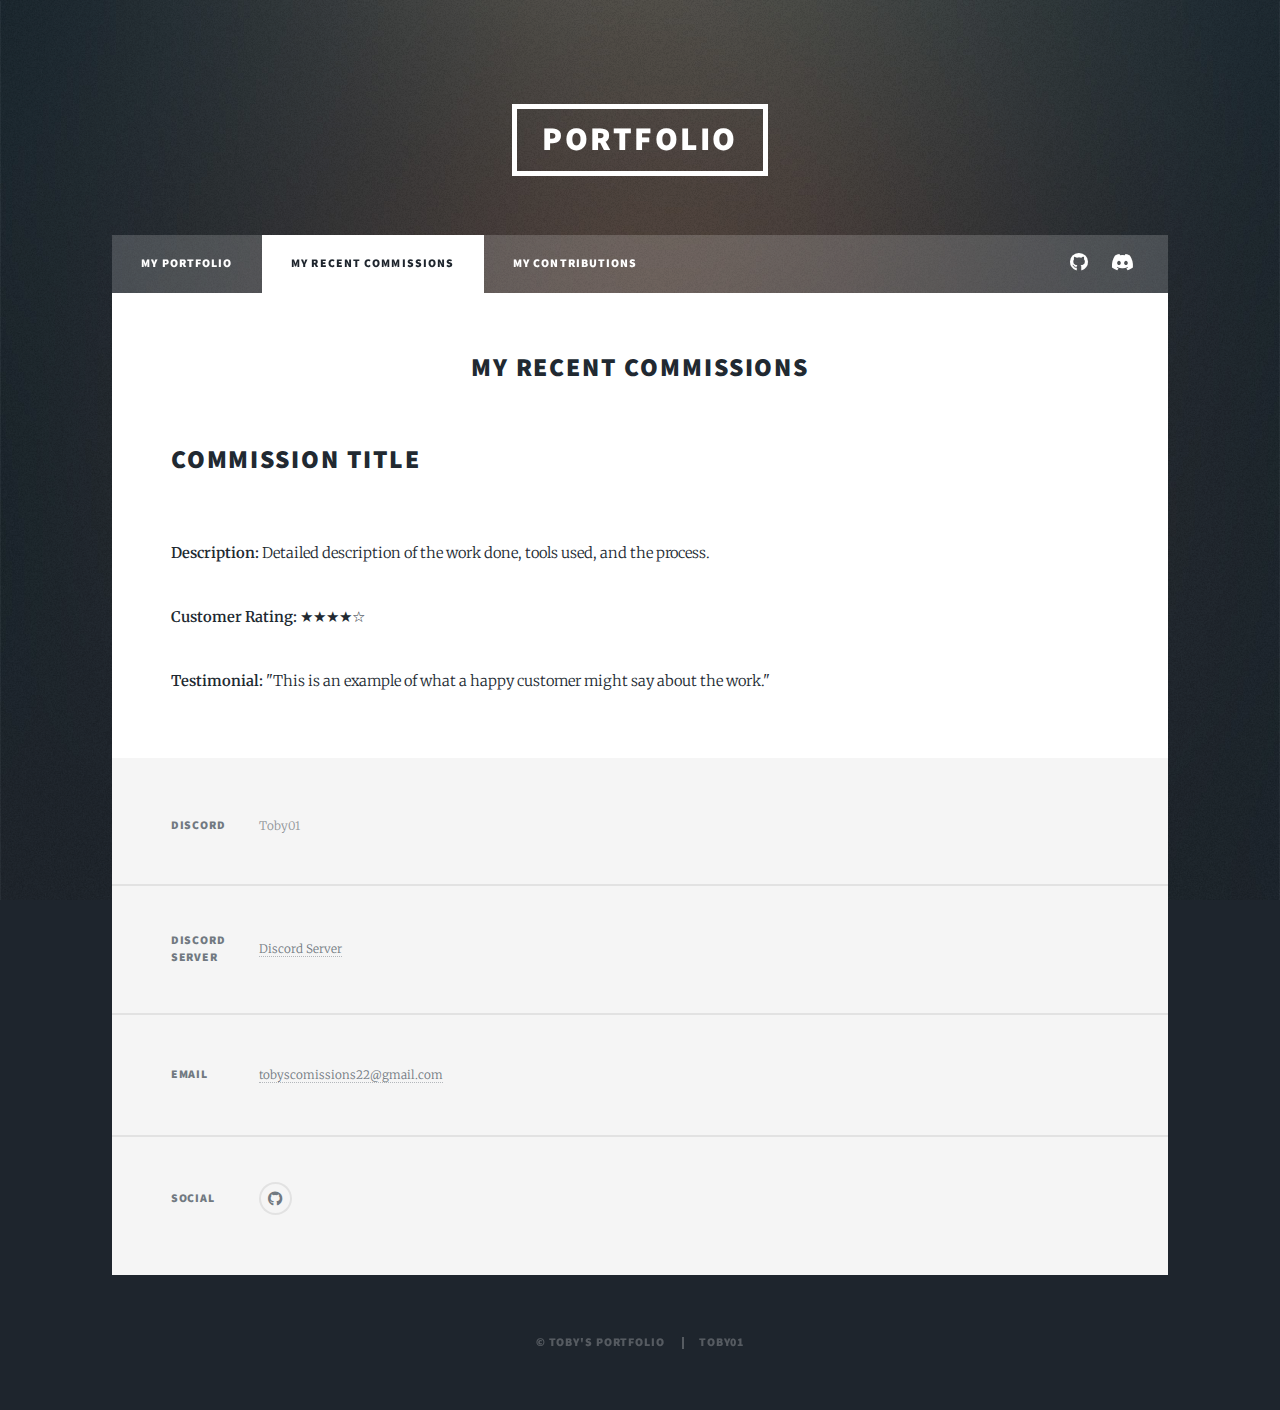
==== commissions.html @ 85a8ecfe "main update" ====
<!DOCTYPE HTML>
<html>
<head>
    <title>My Recent Commissions - Toby's Portfolio</title>
    <meta charset="utf-8" />
    <meta name="viewport" content="width=device-width, initial-scale=1, user-scalable=no" />
    <link rel="stylesheet" href="assets/css/main.css" />
    <noscript><link rel="stylesheet" href="assets/css/noscript.css" /></noscript>
</head>
<body class="is-preload">
    <!-- Wrapper -->
    <div id="wrapper" class="fade-in">
        <!-- Header -->
        <header id="header">
            <a href="index.html" class="logo">Portfolio</a>
        </header>
        <!-- Nav -->
        <nav id="nav">
            <ul class="links">
                <li><a href="index.html">My Portfolio</a></li>
                <li class="active"><a href="commissions.html">My Recent Commissions</a></li>
                <li><a href="contributions.html">My Contributions</a></li>
            </ul>
            <ul class="icons">
                <li><a href="https://github.com/tobydev01" class="icon brands fa-github"><span class="label">GitHub</span></a></li>
                <li><a href="https://discord.gg/gKspnDcQdt" class="icon brands fa-discord"><span class="label">Discord</span></a></li>
            </ul>
        </nav>
        <!-- Main -->
        <div id="main">
            <section id="commissions">
                <header class="major">
                    <h2>My Recent Commissions</h2>
                </header>
                <div class="commission-list">
                    <article class="commission">
                        <header>
                            <h2>Commission Title</h2>
                        </header>
                        <div class="commission-content">
                            <a href="#" class="image fit"><img src="images/commission-pic.jpg" alt="" /></a>
                            <p><strong>Description:</strong> Detailed description of the work done, tools used, and the process.</p>
                            <div class="testimonial">
                                <p><strong>Customer Rating:</strong> ★★★★☆</p>
                                <p><strong>Testimonial:</strong> "This is an example of what a happy customer might say about the work."</p>
                            </div>
                        </div>
                    </article>
                    <!-- Add more articles as needed -->
                </div>
            </section>
        </div>
        <!-- Footer -->
        <footer id="footer">
            <section class="split contact">
                <section class="alt">
                    <h3>Discord</h3>
                    <p>Toby01</p>
                </section>
                <section>
                    <h3>Discord Server</h3>
                    <p><a href="https://discord.gg/gKspnDcQdt">Discord Server</a></p>
                </section>
                <section>
                    <h3>Email</h3>
                    <p><a href="#">tobyscomissions22@gmail.com</a></p>
                </section>
                <section>
                    <h3>Social</h3>
                    <ul class="icons alt">
                        <li><a href="https://github.com/tobydev01" class="icon brands alt fa-github"><span class="label">GitHub</span></a></li>
                    </ul>
                </section>
            </section>
        </footer>
        <!-- Copyright -->
        <div id="copyright">
            <ul>
                <li>&copy; Toby's Portfolio</li>
                <li>Toby01</li>
            </ul>
        </div>
    </div>
    <!-- Scripts -->
    <script src="assets/js/jquery.min.js"></script>
    <script src="assets/js/jquery.scrollex.min.js"></script>
    <script src="assets/js/jquery.scrolly.min.js"></script>
    <script src="assets/js/browser.min.js"></script>
    <script src="assets/js/breakpoints.min.js"></script>
    <script src="assets/js/util.js"></script>
    <script src="assets/js/main.js"></script>
</body>
</html>
---- assets/css/main.css ----
@import url(fontawesome-all.min.css);
@import url("https://fonts.googleapis.com/css?family=Merriweather:300,700,300italic,700italic|Source+Sans+Pro:900");

html, body, div, span, applet, object,
iframe, h1, h2, h3, h4, h5, h6, p, blockquote,
pre, a, abbr, acronym, address, big, cite,
code, del, dfn, em, img, ins, kbd, q, s, samp,
small, strike, strong, sub, sup, tt, var, b,
u, i, center, dl, dt, dd, ol, ul, li, fieldset,
form, label, legend, table, caption, tbody,
tfoot, thead, tr, th, td, article, aside,
canvas, details, embed, figure, figcaption,
footer, header, hgroup, menu, nav, output, ruby,
section, summary, time, mark, audio, video {
	margin: 0;
	padding: 0;
	border: 0;
	font-size: 100%;
	font: inherit;
	vertical-align: baseline;}

article, aside, details, figcaption, figure,
footer, header, hgroup, menu, nav, section {
	display: block;}

body {
	line-height: 1;
}

ol, ul {
	list-style: none;
}

blockquote, q {
	quotes: none;
}

	blockquote:before, blockquote:after, q:before, q:after {
		content: '';
		content: none;
	}

table {
	border-collapse: collapse;
	border-spacing: 0;
}

body {
	-webkit-text-size-adjust: none;
}

mark {
	background-color: transparent;
	color: inherit;
}

input::-moz-focus-inner {
	border: 0;
	padding: 0;
}

input, select, textarea {
	-moz-appearance: none;
	-webkit-appearance: none;
	-ms-appearance: none;
	appearance: none;
}

/* Basic */

		.video.fit video {
			width: 100%;
			height: auto;
			display: block;
		}	

	@-ms-viewport {
		width: device-width;
	}

	body {
		-ms-overflow-style: scrollbar;
	}

	@media screen and (max-width: 480px) {

		html, body {
			min-width: 320px;
		}

	}

	html {
		box-sizing: border-box;
	}

	*, *:before, *:after {
		box-sizing: inherit;
	}

	body {
		background-color: #1e252d;
	}

		body.is-preload *, body.is-preload *:before, body.is-preload *:after {
			-moz-animation: none !important;
			-webkit-animation: none !important;
			-ms-animation: none !important;
			animation: none !important;
			-moz-transition: none !important;
			-webkit-transition: none !important;
			-ms-transition: none !important;
			transition: none !important;
		}

/* Type */

	html {
		font-size: 16pt;
	}

		@media screen and (max-width: 1680px) {

			html {
				font-size: 12pt;
			}

		}

		@media screen and (max-width: 1280px) {

			html {
				font-size: 11pt;
			}

		}

		@media screen and (max-width: 360px) {

			html {
				font-size: 10pt;
			}

		}

	body {
		color: #212931;
	}

	body, input, select, textarea {
		font-family: "Merriweather", Georgia, serif;
		font-weight: 300;
		font-size: 1rem;
		line-height: 2.375;
	}

	a {
		-moz-transition: color 0.2s ease-in-out, background-color 0.2s ease-in-out, border-color 0.2s ease-in-out, box-shadow 0.2s ease-in-out;
		-webkit-transition: color 0.2s ease-in-out, background-color 0.2s ease-in-out, border-color 0.2s ease-in-out, box-shadow 0.2s ease-in-out;
		-ms-transition: color 0.2s ease-in-out, background-color 0.2s ease-in-out, border-color 0.2s ease-in-out, box-shadow 0.2s ease-in-out;
		transition: color 0.2s ease-in-out, background-color 0.2s ease-in-out, border-color 0.2s ease-in-out, box-shadow 0.2s ease-in-out;
		border-bottom: dotted 1px;
		text-decoration: none;
	}

		a:hover {
			border-bottom-color: transparent;
		}

	strong, b {
		font-weight: 600;
	}

	em, i {
		font-style: italic;
	}

	p {
		text-align: justify;
		margin: 0 0 2rem 0;
	}

	h1, h2, h3, h4, h5, h6 {
		font-family: "Source Sans Pro", Helvetica, sans-serif;
		font-weight: 900;
		line-height: 1.5;
		letter-spacing: 0.075em;
		text-transform: uppercase;
		margin: 0 0 1rem 0;
	}

		h1 a, h2 a, h3 a, h4 a, h5 a, h6 a {
			border-bottom: 0;
			color: inherit;
			text-decoration: none;
		}

	h1 {
		font-size: 4rem;
		line-height: 1.1;
		margin: 0 0 2rem 0;
	}

	h2 {
		font-size: 1.75rem;
		line-height: 1.3;
		margin: 0 0 1.5rem 0;
	}

	h3 {
		font-size: 1.25rem;
		margin: 0 0 1.5rem 0;
	}

	h4 {
		font-size: 1rem;
	}

	h5 {
		font-size: 0.9rem;
	}

	h6 {
		font-size: 0.8rem;
	}

	sub {
		font-size: 0.8rem;
		position: relative;
		top: 0.5rem;
	}

	sup {
		font-size: 0.8rem;
		position: relative;
		top: -0.5rem;
	}

	blockquote {
		border-left: solid 4px;
		font-style: italic;
		margin: 0 0 2rem 0;
		padding: 0.5rem 0 0.5rem 2rem;
	}

	code {
		border: solid 2px;
		font-family: "Courier New", monospace;
		font-size: 0.9rem;
		margin: 0 0.25rem;
		padding: 0.25rem 0.65rem;
	}

	pre {
		-webkit-overflow-scrolling: touch;
		font-family: "Courier New", monospace;
		font-size: 0.9rem;
		margin: 0 0 2rem 0;
	}

		pre code {
			display: block;
			line-height: 1.75;
			padding: 1rem 1.5rem;
			overflow-x: auto;
		}

	hr {
		border: 0;
		border-bottom: solid 2px;
		margin: 3rem 0;
	}

		hr.major {
			margin: 5rem 0;
		}

	.align-left {
		text-align: left;
	}

	.align-center {
		text-align: center;
	}

	.align-right {
		text-align: right;
	}

	input, select, textarea {
		color: #212931;
	}

	a {
		color: #212931;
		border-bottom-color: rgba(33, 41, 49, 0.5);
	}

		a:hover {
			border-bottom-color: transparent;
			color: #18bfef !important;
		}

	strong, b {
		color: #212931;
	}

	h1, h2, h3, h4, h5, h6 {
		color: #212931;
	}

	blockquote {
		border-left-color: #eeeeee;
	}

	code {
		background: rgba(220, 220, 220, 0.25);
		border-color: #eeeeee;
	}

	hr {
		border-bottom-color: #eeeeee;
	}

/* Row */

	.row {
		display: flex;
		flex-wrap: wrap;
		box-sizing: border-box;
		align-items: stretch;
	}

		.row > * {
			box-sizing: border-box;
		}

		.row.gtr-uniform > * > :last-child {
			margin-bottom: 0;
		}

		.row.aln-left {
			justify-content: flex-start;
		}

		.row.aln-center {
			justify-content: center;
		}

		.row.aln-right {
			justify-content: flex-end;
		}

		.row.aln-top {
			align-items: flex-start;
		}

		.row.aln-middle {
			align-items: center;
		}

		.row.aln-bottom {
			align-items: flex-end;
		}

		.row > .imp {
			order: -1;
		}

		.row > .col-1 {
			width: 8.33333%;
		}

		.row > .off-1 {
			margin-left: 8.33333%;
		}

		.row > .col-2 {
			width: 16.66667%;
		}

		.row > .off-2 {
			margin-left: 16.66667%;
		}

		.row > .col-3 {
			width: 25%;
		}

		.row > .off-3 {
			margin-left: 25%;
		}

		.row > .col-4 {
			width: 33.33333%;
		}

		.row > .off-4 {
			margin-left: 33.33333%;
		}

		.row > .col-5 {
			width: 41.66667%;
		}

		.row > .off-5 {
			margin-left: 41.66667%;
		}

		.row > .col-6 {
			width: 50%;
		}

		.row > .off-6 {
			margin-left: 50%;
		}

		.row > .col-7 {
			width: 58.33333%;
		}

		.row > .off-7 {
			margin-left: 58.33333%;
		}

		.row > .col-8 {
			width: 66.66667%;
		}

		.row > .off-8 {
			margin-left: 66.66667%;
		}

		.row > .col-9 {
			width: 75%;
		}

		.row > .off-9 {
			margin-left: 75%;
		}

		.row > .col-10 {
			width: 83.33333%;
		}

		.row > .off-10 {
			margin-left: 83.33333%;
		}

		.row > .col-11 {
			width: 91.66667%;
		}

		.row > .off-11 {
			margin-left: 91.66667%;
		}

		.row > .col-12 {
			width: 100%;
		}

		.row > .off-12 {
			margin-left: 100%;
		}

		.row.gtr-0 {
			margin-top: 0;
			margin-left: 0rem;
		}

			.row.gtr-0 > * {
				padding: 0 0 0 0rem;
			}

			.row.gtr-0.gtr-uniform {
				margin-top: 0rem;
			}

				.row.gtr-0.gtr-uniform > * {
					padding-top: 0rem;
				}

		.row.gtr-25 {
			margin-top: 0;
			margin-left: -0.375rem;
		}

			.row.gtr-25 > * {
				padding: 0 0 0 0.375rem;
			}

			.row.gtr-25.gtr-uniform {
				margin-top: -0.375rem;
			}

				.row.gtr-25.gtr-uniform > * {
					padding-top: 0.375rem;
				}

		.row.gtr-50 {
			margin-top: 0;
			margin-left: -0.75rem;
		}

			.row.gtr-50 > * {
				padding: 0 0 0 0.75rem;
			}

			.row.gtr-50.gtr-uniform {
				margin-top: -0.75rem;
			}

				.row.gtr-50.gtr-uniform > * {
					padding-top: 0.75rem;
				}

		.row {
			margin-top: 0;
			margin-left: -1.5rem;
		}

			.row > * {
				padding: 0 0 0 1.5rem;
			}

			.row.gtr-uniform {
				margin-top: -1.5rem;
			}

				.row.gtr-uniform > * {
					padding-top: 1.5rem;
				}

		.row.gtr-150 {
			margin-top: 0;
			margin-left: -2.25rem;
		}

			.row.gtr-150 > * {
				padding: 0 0 0 2.25rem;
			}

			.row.gtr-150.gtr-uniform {
				margin-top: -2.25rem;
			}

				.row.gtr-150.gtr-uniform > * {
					padding-top: 2.25rem;
				}

		.row.gtr-200 {
			margin-top: 0;
			margin-left: -3rem;
		}

			.row.gtr-200 > * {
				padding: 0 0 0 3rem;
			}

			.row.gtr-200.gtr-uniform {
				margin-top: -3rem;
			}

				.row.gtr-200.gtr-uniform > * {
					padding-top: 3rem;
				}

		@media screen and (max-width: 1680px) {

			.row {
				display: flex;
				flex-wrap: wrap;
				box-sizing: border-box;
				align-items: stretch;
			}

				.row > * {
					box-sizing: border-box;
				}

				.row.gtr-uniform > * > :last-child {
					margin-bottom: 0;
				}

				.row.aln-left {
					justify-content: flex-start;
				}

				.row.aln-center {
					justify-content: center;
				}

				.row.aln-right {
					justify-content: flex-end;
				}

				.row.aln-top {
					align-items: flex-start;
				}

				.row.aln-middle {
					align-items: center;
				}

				.row.aln-bottom {
					align-items: flex-end;
				}

				.row > .imp-xlarge {
					order: -1;
				}

				.row > .col-1-xlarge {
					width: 8.33333%;
				}

				.row > .off-1-xlarge {
					margin-left: 8.33333%;
				}

				.row > .col-2-xlarge {
					width: 16.66667%;
				}

				.row > .off-2-xlarge {
					margin-left: 16.66667%;
				}

				.row > .col-3-xlarge {
					width: 25%;
				}

				.row > .off-3-xlarge {
					margin-left: 25%;
				}

				.row > .col-4-xlarge {
					width: 33.33333%;
				}

				.row > .off-4-xlarge {
					margin-left: 33.33333%;
				}

				.row > .col-5-xlarge {
					width: 41.66667%;
				}

				.row > .off-5-xlarge {
					margin-left: 41.66667%;
				}

				.row > .col-6-xlarge {
					width: 50%;
				}

				.row > .off-6-xlarge {
					margin-left: 50%;
				}

				.row > .col-7-xlarge {
					width: 58.33333%;
				}

				.row > .off-7-xlarge {
					margin-left: 58.33333%;
				}

				.row > .col-8-xlarge {
					width: 66.66667%;
				}

				.row > .off-8-xlarge {
					margin-left: 66.66667%;
				}

				.row > .col-9-xlarge {
					width: 75%;
				}

				.row > .off-9-xlarge {
					margin-left: 75%;
				}

				.row > .col-10-xlarge {
					width: 83.33333%;
				}

				.row > .off-10-xlarge {
					margin-left: 83.33333%;
				}

				.row > .col-11-xlarge {
					width: 91.66667%;
				}

				.row > .off-11-xlarge {
					margin-left: 91.66667%;
				}

				.row > .col-12-xlarge {
					width: 100%;
				}

				.row > .off-12-xlarge {
					margin-left: 100%;
				}

				.row.gtr-0 {
					margin-top: 0;
					margin-left: 0rem;
				}

					.row.gtr-0 > * {
						padding: 0 0 0 0rem;
					}

					.row.gtr-0.gtr-uniform {
						margin-top: 0rem;
					}

						.row.gtr-0.gtr-uniform > * {
							padding-top: 0rem;
						}

				.row.gtr-25 {
					margin-top: 0;
					margin-left: -0.375rem;
				}

					.row.gtr-25 > * {
						padding: 0 0 0 0.375rem;
					}

					.row.gtr-25.gtr-uniform {
						margin-top: -0.375rem;
					}

						.row.gtr-25.gtr-uniform > * {
							padding-top: 0.375rem;
						}

				.row.gtr-50 {
					margin-top: 0;
					margin-left: -0.75rem;
				}

					.row.gtr-50 > * {
						padding: 0 0 0 0.75rem;
					}

					.row.gtr-50.gtr-uniform {
						margin-top: -0.75rem;
					}

						.row.gtr-50.gtr-uniform > * {
							padding-top: 0.75rem;
						}

				.row {
					margin-top: 0;
					margin-left: -1.5rem;
				}

					.row > * {
						padding: 0 0 0 1.5rem;
					}

					.row.gtr-uniform {
						margin-top: -1.5rem;
					}

						.row.gtr-uniform > * {
							padding-top: 1.5rem;
						}

				.row.gtr-150 {
					margin-top: 0;
					margin-left: -2.25rem;
				}

					.row.gtr-150 > * {
						padding: 0 0 0 2.25rem;
					}

					.row.gtr-150.gtr-uniform {
						margin-top: -2.25rem;
					}

						.row.gtr-150.gtr-uniform > * {
							padding-top: 2.25rem;
						}

				.row.gtr-200 {
					margin-top: 0;
					margin-left: -3rem;
				}

					.row.gtr-200 > * {
						padding: 0 0 0 3rem;
					}

					.row.gtr-200.gtr-uniform {
						margin-top: -3rem;
					}

						.row.gtr-200.gtr-uniform > * {
							padding-top: 3rem;
						}

		}

		@media screen and (max-width: 1280px) {

			.row {
				display: flex;
				flex-wrap: wrap;
				box-sizing: border-box;
				align-items: stretch;
			}

				.row > * {
					box-sizing: border-box;
				}

				.row.gtr-uniform > * > :last-child {
					margin-bottom: 0;
				}

				.row.aln-left {
					justify-content: flex-start;
				}

				.row.aln-center {
					justify-content: center;
				}

				.row.aln-right {
					justify-content: flex-end;
				}

				.row.aln-top {
					align-items: flex-start;
				}

				.row.aln-middle {
					align-items: center;
				}

				.row.aln-bottom {
					align-items: flex-end;
				}

				.row > .imp-large {
					order: -1;
				}

				.row > .col-1-large {
					width: 8.33333%;
				}

				.row > .off-1-large {
					margin-left: 8.33333%;
				}

				.row > .col-2-large {
					width: 16.66667%;
				}

				.row > .off-2-large {
					margin-left: 16.66667%;
				}

				.row > .col-3-large {
					width: 25%;
				}

				.row > .off-3-large {
					margin-left: 25%;
				}

				.row > .col-4-large {
					width: 33.33333%;
				}

				.row > .off-4-large {
					margin-left: 33.33333%;
				}

				.row > .col-5-large {
					width: 41.66667%;
				}

				.row > .off-5-large {
					margin-left: 41.66667%;
				}

				.row > .col-6-large {
					width: 50%;
				}

				.row > .off-6-large {
					margin-left: 50%;
				}

				.row > .col-7-large {
					width: 58.33333%;
				}

				.row > .off-7-large {
					margin-left: 58.33333%;
				}

				.row > .col-8-large {
					width: 66.66667%;
				}

				.row > .off-8-large {
					margin-left: 66.66667%;
				}

				.row > .col-9-large {
					width: 75%;
				}

				.row > .off-9-large {
					margin-left: 75%;
				}

				.row > .col-10-large {
					width: 83.33333%;
				}

				.row > .off-10-large {
					margin-left: 83.33333%;
				}

				.row > .col-11-large {
					width: 91.66667%;
				}

				.row > .off-11-large {
					margin-left: 91.66667%;
				}

				.row > .col-12-large {
					width: 100%;
				}

				.row > .off-12-large {
					margin-left: 100%;
				}

				.row.gtr-0 {
					margin-top: 0;
					margin-left: 0rem;
				}

					.row.gtr-0 > * {
						padding: 0 0 0 0rem;
					}

					.row.gtr-0.gtr-uniform {
						margin-top: 0rem;
					}

						.row.gtr-0.gtr-uniform > * {
							padding-top: 0rem;
						}

				.row.gtr-25 {
					margin-top: 0;
					margin-left: -0.375rem;
				}

					.row.gtr-25 > * {
						padding: 0 0 0 0.375rem;
					}

					.row.gtr-25.gtr-uniform {
						margin-top: -0.375rem;
					}

						.row.gtr-25.gtr-uniform > * {
							padding-top: 0.375rem;
						}

				.row.gtr-50 {
					margin-top: 0;
					margin-left: -0.75rem;
				}

					.row.gtr-50 > * {
						padding: 0 0 0 0.75rem;
					}

					.row.gtr-50.gtr-uniform {
						margin-top: -0.75rem;
					}

						.row.gtr-50.gtr-uniform > * {
							padding-top: 0.75rem;
						}

				.row {
					margin-top: 0;
					margin-left: -1.5rem;
				}

					.row > * {
						padding: 0 0 0 1.5rem;
					}

					.row.gtr-uniform {
						margin-top: -1.5rem;
					}

						.row.gtr-uniform > * {
							padding-top: 1.5rem;
						}

				.row.gtr-150 {
					margin-top: 0;
					margin-left: -2.25rem;
				}

					.row.gtr-150 > * {
						padding: 0 0 0 2.25rem;
					}

					.row.gtr-150.gtr-uniform {
						margin-top: -2.25rem;
					}

						.row.gtr-150.gtr-uniform > * {
							padding-top: 2.25rem;
						}

				.row.gtr-200 {
					margin-top: 0;
					margin-left: -3rem;
				}

					.row.gtr-200 > * {
						padding: 0 0 0 3rem;
					}

					.row.gtr-200.gtr-uniform {
						margin-top: -3rem;
					}

						.row.gtr-200.gtr-uniform > * {
							padding-top: 3rem;
						}

		}

		@media screen and (max-width: 980px) {

			.row {
				display: flex;
				flex-wrap: wrap;
				box-sizing: border-box;
				align-items: stretch;
			}

				.row > * {
					box-sizing: border-box;
				}

				.row.gtr-uniform > * > :last-child {
					margin-bottom: 0;
				}

				.row.aln-left {
					justify-content: flex-start;
				}

				.row.aln-center {
					justify-content: center;
				}

				.row.aln-right {
					justify-content: flex-end;
				}

				.row.aln-top {
					align-items: flex-start;
				}

				.row.aln-middle {
					align-items: center;
				}

				.row.aln-bottom {
					align-items: flex-end;
				}

				.row > .imp-medium {
					order: -1;
				}

				.row > .col-1-medium {
					width: 8.33333%;
				}

				.row > .off-1-medium {
					margin-left: 8.33333%;
				}

				.row > .col-2-medium {
					width: 16.66667%;
				}

				.row > .off-2-medium {
					margin-left: 16.66667%;
				}

				.row > .col-3-medium {
					width: 25%;
				}

				.row > .off-3-medium {
					margin-left: 25%;
				}

				.row > .col-4-medium {
					width: 33.33333%;
				}

				.row > .off-4-medium {
					margin-left: 33.33333%;
				}

				.row > .col-5-medium {
					width: 41.66667%;
				}

				.row > .off-5-medium {
					margin-left: 41.66667%;
				}

				.row > .col-6-medium {
					width: 50%;
				}

				.row > .off-6-medium {
					margin-left: 50%;
				}

				.row > .col-7-medium {
					width: 58.33333%;
				}

				.row > .off-7-medium {
					margin-left: 58.33333%;
				}

				.row > .col-8-medium {
					width: 66.66667%;
				}

				.row > .off-8-medium {
					margin-left: 66.66667%;
				}

				.row > .col-9-medium {
					width: 75%;
				}

				.row > .off-9-medium {
					margin-left: 75%;
				}

				.row > .col-10-medium {
					width: 83.33333%;
				}

				.row > .off-10-medium {
					margin-left: 83.33333%;
				}

				.row > .col-11-medium {
					width: 91.66667%;
				}

				.row > .off-11-medium {
					margin-left: 91.66667%;
				}

				.row > .col-12-medium {
					width: 100%;
				}

				.row > .off-12-medium {
					margin-left: 100%;
				}

				.row.gtr-0 {
					margin-top: 0;
					margin-left: 0rem;
				}

					.row.gtr-0 > * {
						padding: 0 0 0 0rem;
					}

					.row.gtr-0.gtr-uniform {
						margin-top: 0rem;
					}

						.row.gtr-0.gtr-uniform > * {
							padding-top: 0rem;
						}

				.row.gtr-25 {
					margin-top: 0;
					margin-left: -0.375rem;
				}

					.row.gtr-25 > * {
						padding: 0 0 0 0.375rem;
					}

					.row.gtr-25.gtr-uniform {
						margin-top: -0.375rem;
					}

						.row.gtr-25.gtr-uniform > * {
							padding-top: 0.375rem;
						}

				.row.gtr-50 {
					margin-top: 0;
					margin-left: -0.75rem;
				}

					.row.gtr-50 > * {
						padding: 0 0 0 0.75rem;
					}

					.row.gtr-50.gtr-uniform {
						margin-top: -0.75rem;
					}

						.row.gtr-50.gtr-uniform > * {
							padding-top: 0.75rem;
						}

				.row {
					margin-top: 0;
					margin-left: -1.5rem;
				}

					.row > * {
						padding: 0 0 0 1.5rem;
					}

					.row.gtr-uniform {
						margin-top: -1.5rem;
					}

						.row.gtr-uniform > * {
							padding-top: 1.5rem;
						}

				.row.gtr-150 {
					margin-top: 0;
					margin-left: -2.25rem;
				}

					.row.gtr-150 > * {
						padding: 0 0 0 2.25rem;
					}

					.row.gtr-150.gtr-uniform {
						margin-top: -2.25rem;
					}

						.row.gtr-150.gtr-uniform > * {
							padding-top: 2.25rem;
						}

				.row.gtr-200 {
					margin-top: 0;
					margin-left: -3rem;
				}

					.row.gtr-200 > * {
						padding: 0 0 0 3rem;
					}

					.row.gtr-200.gtr-uniform {
						margin-top: -3rem;
					}

						.row.gtr-200.gtr-uniform > * {
							padding-top: 3rem;
						}

		}

		@media screen and (max-width: 736px) {

			.row {
				display: flex;
				flex-wrap: wrap;
				box-sizing: border-box;
				align-items: stretch;
			}

				.row > * {
					box-sizing: border-box;
				}

				.row.gtr-uniform > * > :last-child {
					margin-bottom: 0;
				}

				.row.aln-left {
					justify-content: flex-start;
				}

				.row.aln-center {
					justify-content: center;
				}

				.row.aln-right {
					justify-content: flex-end;
				}

				.row.aln-top {
					align-items: flex-start;
				}

				.row.aln-middle {
					align-items: center;
				}

				.row.aln-bottom {
					align-items: flex-end;
				}

				.row > .imp-small {
					order: -1;
				}

				.row > .col-1-small {
					width: 8.33333%;
				}

				.row > .off-1-small {
					margin-left: 8.33333%;
				}

				.row > .col-2-small {
					width: 16.66667%;
				}

				.row > .off-2-small {
					margin-left: 16.66667%;
				}

				.row > .col-3-small {
					width: 25%;
				}

				.row > .off-3-small {
					margin-left: 25%;
				}

				.row > .col-4-small {
					width: 33.33333%;
				}

				.row > .off-4-small {
					margin-left: 33.33333%;
				}

				.row > .col-5-small {
					width: 41.66667%;
				}

				.row > .off-5-small {
					margin-left: 41.66667%;
				}

				.row > .col-6-small {
					width: 50%;
				}

				.row > .off-6-small {
					margin-left: 50%;
				}

				.row > .col-7-small {
					width: 58.33333%;
				}

				.row > .off-7-small {
					margin-left: 58.33333%;
				}

				.row > .col-8-small {
					width: 66.66667%;
				}

				.row > .off-8-small {
					margin-left: 66.66667%;
				}

				.row > .col-9-small {
					width: 75%;
				}

				.row > .off-9-small {
					margin-left: 75%;
				}

				.row > .col-10-small {
					width: 83.33333%;
				}

				.row > .off-10-small {
					margin-left: 83.33333%;
				}

				.row > .col-11-small {
					width: 91.66667%;
				}

				.row > .off-11-small {
					margin-left: 91.66667%;
				}

				.row > .col-12-small {
					width: 100%;
				}

				.row > .off-12-small {
					margin-left: 100%;
				}

				.row.gtr-0 {
					margin-top: 0;
					margin-left: 0rem;
				}

					.row.gtr-0 > * {
						padding: 0 0 0 0rem;
					}

					.row.gtr-0.gtr-uniform {
						margin-top: 0rem;
					}

						.row.gtr-0.gtr-uniform > * {
							padding-top: 0rem;
						}

				.row.gtr-25 {
					margin-top: 0;
					margin-left: -0.375rem;
				}

					.row.gtr-25 > * {
						padding: 0 0 0 0.375rem;
					}

					.row.gtr-25.gtr-uniform {
						margin-top: -0.375rem;
					}

						.row.gtr-25.gtr-uniform > * {
							padding-top: 0.375rem;
						}

				.row.gtr-50 {
					margin-top: 0;
					margin-left: -0.75rem;
				}

					.row.gtr-50 > * {
						padding: 0 0 0 0.75rem;
					}

					.row.gtr-50.gtr-uniform {
						margin-top: -0.75rem;
					}

						.row.gtr-50.gtr-uniform > * {
							padding-top: 0.75rem;
						}

				.row {
					margin-top: 0;
					margin-left: -1.5rem;
				}

					.row > * {
						padding: 0 0 0 1.5rem;
					}

					.row.gtr-uniform {
						margin-top: -1.5rem;
					}

						.row.gtr-uniform > * {
							padding-top: 1.5rem;
						}

				.row.gtr-150 {
					margin-top: 0;
					margin-left: -2.25rem;
				}

					.row.gtr-150 > * {
						padding: 0 0 0 2.25rem;
					}

					.row.gtr-150.gtr-uniform {
						margin-top: -2.25rem;
					}

						.row.gtr-150.gtr-uniform > * {
							padding-top: 2.25rem;
						}

				.row.gtr-200 {
					margin-top: 0;
					margin-left: -3rem;
				}

					.row.gtr-200 > * {
						padding: 0 0 0 3rem;
					}

					.row.gtr-200.gtr-uniform {
						margin-top: -3rem;
					}

						.row.gtr-200.gtr-uniform > * {
							padding-top: 3rem;
						}

		}

		@media screen and (max-width: 480px) {

			.row {
				display: flex;
				flex-wrap: wrap;
				box-sizing: border-box;
				align-items: stretch;
			}

				.row > * {
					box-sizing: border-box;
				}

				.row.gtr-uniform > * > :last-child {
					margin-bottom: 0;
				}

				.row.aln-left {
					justify-content: flex-start;
				}

				.row.aln-center {
					justify-content: center;
				}

				.row.aln-right {
					justify-content: flex-end;
				}

				.row.aln-top {
					align-items: flex-start;
				}

				.row.aln-middle {
					align-items: center;
				}

				.row.aln-bottom {
					align-items: flex-end;
				}

				.row > .imp-xsmall {
					order: -1;
				}

				.row > .col-1-xsmall {
					width: 8.33333%;
				}

				.row > .off-1-xsmall {
					margin-left: 8.33333%;
				}

				.row > .col-2-xsmall {
					width: 16.66667%;
				}

				.row > .off-2-xsmall {
					margin-left: 16.66667%;
				}

				.row > .col-3-xsmall {
					width: 25%;
				}

				.row > .off-3-xsmall {
					margin-left: 25%;
				}

				.row > .col-4-xsmall {
					width: 33.33333%;
				}

				.row > .off-4-xsmall {
					margin-left: 33.33333%;
				}

				.row > .col-5-xsmall {
					width: 41.66667%;
				}

				.row > .off-5-xsmall {
					margin-left: 41.66667%;
				}

				.row > .col-6-xsmall {
					width: 50%;
				}

				.row > .off-6-xsmall {
					margin-left: 50%;
				}

				.row > .col-7-xsmall {
					width: 58.33333%;
				}

				.row > .off-7-xsmall {
					margin-left: 58.33333%;
				}

				.row > .col-8-xsmall {
					width: 66.66667%;
				}

				.row > .off-8-xsmall {
					margin-left: 66.66667%;
				}

				.row > .col-9-xsmall {
					width: 75%;
				}

				.row > .off-9-xsmall {
					margin-left: 75%;
				}

				.row > .col-10-xsmall {
					width: 83.33333%;
				}

				.row > .off-10-xsmall {
					margin-left: 83.33333%;
				}

				.row > .col-11-xsmall {
					width: 91.66667%;
				}

				.row > .off-11-xsmall {
					margin-left: 91.66667%;
				}

				.row > .col-12-xsmall {
					width: 100%;
				}

				.row > .off-12-xsmall {
					margin-left: 100%;
				}

				.row.gtr-0 {
					margin-top: 0;
					margin-left: 0rem;
				}

					.row.gtr-0 > * {
						padding: 0 0 0 0rem;
					}

					.row.gtr-0.gtr-uniform {
						margin-top: 0rem;
					}

						.row.gtr-0.gtr-uniform > * {
							padding-top: 0rem;
						}

				.row.gtr-25 {
					margin-top: 0;
					margin-left: -0.375rem;
				}

					.row.gtr-25 > * {
						padding: 0 0 0 0.375rem;
					}

					.row.gtr-25.gtr-uniform {
						margin-top: -0.375rem;
					}

						.row.gtr-25.gtr-uniform > * {
							padding-top: 0.375rem;
						}

				.row.gtr-50 {
					margin-top: 0;
					margin-left: -0.75rem;
				}

					.row.gtr-50 > * {
						padding: 0 0 0 0.75rem;
					}

					.row.gtr-50.gtr-uniform {
						margin-top: -0.75rem;
					}

						.row.gtr-50.gtr-uniform > * {
							padding-top: 0.75rem;
						}

				.row {
					margin-top: 0;
					margin-left: -1.5rem;
				}

					.row > * {
						padding: 0 0 0 1.5rem;
					}

					.row.gtr-uniform {
						margin-top: -1.5rem;
					}

						.row.gtr-uniform > * {
							padding-top: 1.5rem;
						}

				.row.gtr-150 {
					margin-top: 0;
					margin-left: -2.25rem;
				}

					.row.gtr-150 > * {
						padding: 0 0 0 2.25rem;
					}

					.row.gtr-150.gtr-uniform {
						margin-top: -2.25rem;
					}

						.row.gtr-150.gtr-uniform > * {
							padding-top: 2.25rem;
						}

				.row.gtr-200 {
					margin-top: 0;
					margin-left: -3rem;
				}

					.row.gtr-200 > * {
						padding: 0 0 0 3rem;
					}

					.row.gtr-200.gtr-uniform {
						margin-top: -3rem;
					}

						.row.gtr-200.gtr-uniform > * {
							padding-top: 3rem;
						}

		}

		@media screen and (max-width: 360px) {

			.row {
				display: flex;
				flex-wrap: wrap;
				box-sizing: border-box;
				align-items: stretch;
			}

				.row > * {
					box-sizing: border-box;
				}

				.row.gtr-uniform > * > :last-child {
					margin-bottom: 0;
				}

				.row.aln-left {
					justify-content: flex-start;
				}

				.row.aln-center {
					justify-content: center;
				}

				.row.aln-right {
					justify-content: flex-end;
				}

				.row.aln-top {
					align-items: flex-start;
				}

				.row.aln-middle {
					align-items: center;
				}

				.row.aln-bottom {
					align-items: flex-end;
				}

				.row > .imp-xxsmall {
					order: -1;
				}

				.row > .col-1-xxsmall {
					width: 8.33333%;
				}

				.row > .off-1-xxsmall {
					margin-left: 8.33333%;
				}

				.row > .col-2-xxsmall {
					width: 16.66667%;
				}

				.row > .off-2-xxsmall {
					margin-left: 16.66667%;
				}

				.row > .col-3-xxsmall {
					width: 25%;
				}

				.row > .off-3-xxsmall {
					margin-left: 25%;
				}

				.row > .col-4-xxsmall {
					width: 33.33333%;
				}

				.row > .off-4-xxsmall {
					margin-left: 33.33333%;
				}

				.row > .col-5-xxsmall {
					width: 41.66667%;
				}

				.row > .off-5-xxsmall {
					margin-left: 41.66667%;
				}

				.row > .col-6-xxsmall {
					width: 50%;
				}

				.row > .off-6-xxsmall {
					margin-left: 50%;
				}

				.row > .col-7-xxsmall {
					width: 58.33333%;
				}

				.row > .off-7-xxsmall {
					margin-left: 58.33333%;
				}

				.row > .col-8-xxsmall {
					width: 66.66667%;
				}

				.row > .off-8-xxsmall {
					margin-left: 66.66667%;
				}

				.row > .col-9-xxsmall {
					width: 75%;
				}

				.row > .off-9-xxsmall {
					margin-left: 75%;
				}

				.row > .col-10-xxsmall {
					width: 83.33333%;
				}

				.row > .off-10-xxsmall {
					margin-left: 83.33333%;
				}

				.row > .col-11-xxsmall {
					width: 91.66667%;
				}

				.row > .off-11-xxsmall {
					margin-left: 91.66667%;
				}

				.row > .col-12-xxsmall {
					width: 100%;
				}

				.row > .off-12-xxsmall {
					margin-left: 100%;
				}

				.row.gtr-0 {
					margin-top: 0;
					margin-left: 0rem;
				}

					.row.gtr-0 > * {
						padding: 0 0 0 0rem;
					}

					.row.gtr-0.gtr-uniform {
						margin-top: 0rem;
					}

						.row.gtr-0.gtr-uniform > * {
							padding-top: 0rem;
						}

				.row.gtr-25 {
					margin-top: 0;
					margin-left: -0.375rem;
				}

					.row.gtr-25 > * {
						padding: 0 0 0 0.375rem;
					}

					.row.gtr-25.gtr-uniform {
						margin-top: -0.375rem;
					}

						.row.gtr-25.gtr-uniform > * {
							padding-top: 0.375rem;
						}

				.row.gtr-50 {
					margin-top: 0;
					margin-left: -0.75rem;
				}

					.row.gtr-50 > * {
						padding: 0 0 0 0.75rem;
					}

					.row.gtr-50.gtr-uniform {
						margin-top: -0.75rem;
					}

						.row.gtr-50.gtr-uniform > * {
							padding-top: 0.75rem;
						}

				.row {
					margin-top: 0;
					margin-left: -1.5rem;
				}

					.row > * {
						padding: 0 0 0 1.5rem;
					}

					.row.gtr-uniform {
						margin-top: -1.5rem;
					}

						.row.gtr-uniform > * {
							padding-top: 1.5rem;
						}

				.row.gtr-150 {
					margin-top: 0;
					margin-left: -2.25rem;
				}

					.row.gtr-150 > * {
						padding: 0 0 0 2.25rem;
					}

					.row.gtr-150.gtr-uniform {
						margin-top: -2.25rem;
					}

						.row.gtr-150.gtr-uniform > * {
							padding-top: 2.25rem;
						}

				.row.gtr-200 {
					margin-top: 0;
					margin-left: -3rem;
				}

					.row.gtr-200 > * {
						padding: 0 0 0 3rem;
					}

					.row.gtr-200.gtr-uniform {
						margin-top: -3rem;
					}

						.row.gtr-200.gtr-uniform > * {
							padding-top: 3rem;
						}

		}

/* Box */

	.box {
		border: solid 2px;
		margin-bottom: 2rem;
		padding: 1.5rem;
	}

		.box > :last-child,
		.box > :last-child > :last-child,
		.box > :last-child > :last-child > :last-child {
			margin-bottom: 0;
		}

		.box.alt {
			border: 0;
			border-radius: 0;
			padding: 0;
		}

	.box {
		border-color: #eeeeee;
	}

/* Button */

	input[type="submit"],
	input[type="reset"],
	input[type="button"],
	button,
	.button {
		-moz-appearance: none;
		-webkit-appearance: none;
		-ms-appearance: none;
		appearance: none;
		-moz-transition: background-color 0.2s ease-in-out, box-shadow 0.2s ease-in-out, color 0.2s ease-in-out;
		-webkit-transition: background-color 0.2s ease-in-out, box-shadow 0.2s ease-in-out, color 0.2s ease-in-out;
		-ms-transition: background-color 0.2s ease-in-out, box-shadow 0.2s ease-in-out, color 0.2s ease-in-out;
		transition: background-color 0.2s ease-in-out, box-shadow 0.2s ease-in-out, color 0.2s ease-in-out;
		border: 0;
		border-radius: 0;
		cursor: pointer;
		display: inline-block;
		font-family: "Source Sans Pro", Helvetica, sans-serif;
		font-size: 0.8rem;
		font-weight: 900;
		letter-spacing: 0.075em;
		height: 3rem;
		line-height: 3rem;
		padding: 0 2rem;
		text-align: center;
		text-decoration: none;
		text-transform: uppercase;
		white-space: nowrap;
	}

		input[type="submit"].icon:before,
		input[type="reset"].icon:before,
		input[type="button"].icon:before,
		button.icon:before,
		.button.icon:before {
			margin-right: 0.5rem;
		}

		input[type="submit"].icon.solo,
		input[type="reset"].icon.solo,
		input[type="button"].icon.solo,
		button.icon.solo,
		.button.icon.solo {
			position: relative;
			width: 4rem;
			height: 4rem;
			line-height: 4rem;
			border-radius: 4rem;
			text-indent: 4rem;
			overflow: hidden;
			padding: 0;
			white-space: nowrap;
		}

			input[type="submit"].icon.solo:before,
			input[type="reset"].icon.solo:before,
			input[type="button"].icon.solo:before,
			button.icon.solo:before,
			.button.icon.solo:before {
				position: absolute;
				display: block;
				top: 0;
				left: 0;
				width: inherit;
				height: inherit;
				line-height: inherit;
				font-size: 1.25rem;
				margin-right: 0;
				text-align: center;
				text-indent: 0;
			}

		input[type="submit"].fit,
		input[type="reset"].fit,
		input[type="button"].fit,
		button.fit,
		.button.fit {
			width: 100%;
		}
	

		input[type="submit"].small,
		input[type="reset"].small,
		input[type="button"].small,
		button.small,
		.button.small {
			font-size: 0.7rem;
			height: 2.5rem;
			line-height: 2.5rem;
			padding: 0 1.5rem;
		}

		input[type="submit"].large,
		input[type="reset"].large,
		input[type="button"].large,
		button.large,
		.button.large {
			font-size: 0.9rem;
			height: 3.5rem;
			line-height: 3.5rem;
			padding: 0 2.75rem;
		}

		@media screen and (max-width: 980px) {

			input[type="submit"],
			input[type="reset"],
			input[type="button"],
			button,
			.button {
				font-size: 0.9rem;
				height: 3.25rem;
				line-height: 3.25rem;
			}

				input[type="submit"].large,
				input[type="reset"].large,
				input[type="button"].large,
				button.large,
				.button.large {
					font-size: 1rem;
					height: 3.75rem;
					line-height: 3.75rem;
				}

		}

		input[type="submit"].disabled, input[type="submit"]:disabled,
		input[type="reset"].disabled,
		input[type="reset"]:disabled,
		input[type="button"].disabled,
		input[type="button"]:disabled,
		button.disabled,
		button:disabled,
		.button.disabled,
		.button:disabled {
			pointer-events: none;
			opacity: 0.25;
		}

	input[type="submit"],
	input[type="reset"],
	input[type="button"],
	button,
	.button {
		background-color: transparent;
		box-shadow: inset 0 0 0 2px #212931;
		color: #212931 !important;
	}

		input[type="submit"]:hover,
		input[type="reset"]:hover,
		input[type="button"]:hover,
		button:hover,
		.button:hover {
			box-shadow: inset 0 0 0 2px #18bfef;
			color: #18bfef !important;
		}

		input[type="submit"].primary,
		input[type="reset"].primary,
		input[type="button"].primary,
		button.primary,
		.button.primary {
			background-color: #212931;
			box-shadow: none;
			color: #ffffff !important;
		}

			input[type="submit"].primary:hover,
			input[type="reset"].primary:hover,
			input[type="button"].primary:hover,
			button.primary:hover,
			.button.primary:hover {
				background-color: #18bfef;
			}

/* Form */

	form {
		margin: 0 0 2rem 0;
	}

		form > :last-child {
			margin-bottom: 0;
		}

		form > .fields {
			display: -moz-flex;
			display: -webkit-flex;
			display: -ms-flex;
			display: flex;
			-moz-flex-wrap: wrap;
			-webkit-flex-wrap: wrap;
			-ms-flex-wrap: wrap;
			flex-wrap: wrap;
			width: calc(100% + 3rem);
			margin: -1.5rem 0 2rem -1.5rem;
		}

			form > .fields > .field {
				-moz-flex-grow: 0;
				-webkit-flex-grow: 0;
				-ms-flex-grow: 0;
				flex-grow: 0;
				-moz-flex-shrink: 0;
				-webkit-flex-shrink: 0;
				-ms-flex-shrink: 0;
				flex-shrink: 0;
				padding: 1.5rem 0 0 1.5rem;
				width: calc(100% - 1.5rem);
			}

				form > .fields > .field.half {
					width: calc(50% - 0.75rem);
				}

				form > .fields > .field.third {
					width: calc(100%/3 - 0.5rem);
				}

				form > .fields > .field.quarter {
					width: calc(25% - 0.375rem);
				}

		@media screen and (max-width: 480px) {

			form > .fields {
				width: calc(100% + 3rem);
				margin: -1.5rem 0 2rem -1.5rem;
			}

				form > .fields > .field {
					padding: 1.5rem 0 0 1.5rem;
					width: calc(100% - 1.5rem);
				}

					form > .fields > .field.half {
						width: calc(100% - 1.5rem);
					}

					form > .fields > .field.third {
						width: calc(100% - 1.5rem);
					}

					form > .fields > .field.quarter {
						width: calc(100% - 1.5rem);
					}

		}

	label {
		display: block;
		font-family: "Source Sans Pro", Helvetica, sans-serif;
		font-weight: 900;
		line-height: 1.5;
		letter-spacing: 0.075em;
		font-size: 0.8rem;
		text-transform: uppercase;
		margin: 0 0 0.75rem 0;
	}

		@media screen and (max-width: 980px) {

			label {
				font-size: 0.9rem;
			}

		}

	input[type="text"],
	input[type="password"],
	input[type="email"],
	select,
	textarea {
		-moz-appearance: none;
		-webkit-appearance: none;
		-ms-appearance: none;
		appearance: none;
		background: transparent;
		border-radius: 0;
		border: solid 2px;
		color: inherit;
		display: block;
		outline: 0;
		padding: 0 1rem;
		text-decoration: none;
		width: 100%;
	}

		input[type="text"]:invalid,
		input[type="password"]:invalid,
		input[type="email"]:invalid,
		select:invalid,
		textarea:invalid {
			box-shadow: none;
		}

	select {
		background-size: 1.25rem;
		background-repeat: no-repeat;
		background-position: calc(100% - 1rem) center;
		height: 3rem;
		padding-right: 3rem;
		text-overflow: ellipsis;
	}

		select:focus::-ms-value {
			background-color: transparent;
		}

		select::-ms-expand {
			display: none;
		}

	input[type="text"],
	input[type="password"],
	input[type="email"],
	select {
		height: 3rem;
	}

	textarea {
		padding: 0.75rem 1rem;
	}

	input[type="checkbox"],
	input[type="radio"] {
		-moz-appearance: none;
		-webkit-appearance: none;
		-ms-appearance: none;
		appearance: none;
		display: block;
		float: left;
		margin-right: -2rem;
		opacity: 0;
		width: 1rem;
		z-index: -1;
	}

		input[type="checkbox"] + label,
		input[type="radio"] + label {
			text-decoration: none;
			cursor: pointer;
			display: inline-block;
			font-size: 1rem;
			letter-spacing: 0;
			font-family: "Merriweather", Georgia, serif;
			text-transform: none;
			font-weight: 300;
			padding-left: 2.8rem;
			padding-right: 1rem;
			position: relative;
		}

			input[type="checkbox"] + label:before,
			input[type="radio"] + label:before {
				-moz-osx-font-smoothing: grayscale;
				-webkit-font-smoothing: antialiased;
				display: inline-block;
				font-style: normal;
				font-variant: normal;
				text-rendering: auto;
				line-height: 1;
				text-transform: none !important;
				font-family: 'Font Awesome 5 Free';
				font-weight: 900;
			}

			input[type="checkbox"] + label:before,
			input[type="radio"] + label:before {
				border-radius: 0;
				border: solid 2px;
				content: '';
				display: inline-block;
				font-size: 0.8rem;
				height: 1.8rem;
				left: 0;
				line-height: 1.65rem;
				position: absolute;
				text-align: center;
				top: -0.125rem;
				width: 1.8rem;
			}

		input[type="checkbox"]:checked + label:before,
		input[type="radio"]:checked + label:before {
			content: '\f00c';
		}

	input[type="checkbox"] + label:before {
		border-radius: 0;
	}

	input[type="radio"] + label:before {
		border-radius: 100%;
	}

	::-webkit-input-placeholder {
		opacity: 1.0;
	}

	:-moz-placeholder {
		opacity: 1.0;
	}

	::-moz-placeholder {
		opacity: 1.0;
	}

	:-ms-input-placeholder {
		opacity: 1.0;
	}

	label {
		color: #212931;
	}

	input[type="text"],
	input[type="password"],
	input[type="email"],
	select,
	textarea {
		border-color: #eeeeee;
	}

		input[type="text"]:focus,
		input[type="password"]:focus,
		input[type="email"]:focus,
		select:focus,
		textarea:focus {
			border-color: #18bfef;
		}

	select {
		background-image: url("data:image/svg+xml;charset=utf8,%3Csvg xmlns='http://www.w3.org/2000/svg' width='40' height='40' preserveAspectRatio='none' viewBox='0 0 40 40'%3E%3Cpath d='M9.4,12.3l10.4,10.4l10.4-10.4c0.2-0.2,0.5-0.4,0.9-0.4c0.3,0,0.6,0.1,0.9,0.4l3.3,3.3c0.2,0.2,0.4,0.5,0.4,0.9 c0,0.4-0.1,0.6-0.4,0.9L20.7,31.9c-0.2,0.2-0.5,0.4-0.9,0.4c-0.3,0-0.6-0.1-0.9-0.4L4.3,17.3c-0.2-0.2-0.4-0.5-0.4-0.9 c0-0.4,0.1-0.6,0.4-0.9l3.3-3.3c0.2-0.2,0.5-0.4,0.9-0.4S9.1,12.1,9.4,12.3z' fill='%23eeeeee' /%3E%3C/svg%3E");
	}

		select option {
			background-color: #ffffff;
			color: #212931;
		}

	.select-wrapper:before {
		color: #eeeeee;
	}

	input[type="checkbox"] + label,
	input[type="radio"] + label {
		color: #212931;
	}

		input[type="checkbox"] + label:before,
		input[type="radio"] + label:before {
			border-color: #eeeeee;
		}

	input[type="checkbox"]:checked + label:before,
	input[type="radio"]:checked + label:before {
		background-color: #212931;
		border-color: #212931;
		color: #ffffff;
	}

	input[type="checkbox"]:focus + label:before,
	input[type="radio"]:focus + label:before {
		border-color: #18bfef;
	}

	::-webkit-input-placeholder {
		color: #909498 !important;
	}

	:-moz-placeholder {
		color: #909498 !important;
	}

	::-moz-placeholder {
		color: #909498 !important;
	}

	:-ms-input-placeholder {
		color: #909498 !important;
	}

	.formerize-placeholder {
		color: #909498 !important;
	}

/* Icon */

	.icon {
		text-decoration: none;
		border-bottom: none;
		position: relative;
	}

		.icon:before {
			-moz-osx-font-smoothing: grayscale;
			-webkit-font-smoothing: antialiased;
			display: inline-block;
			font-style: normal;
			font-variant: normal;
			text-rendering: auto;
			line-height: 1;
			text-transform: none !important;
			font-family: 'Font Awesome 5 Free';
			font-weight: 400;
		}

		.icon > .label {
			display: none;
		}

		.icon:before {
			line-height: inherit;
		}

		.icon.solid:before {
			font-weight: 900;
		}

		.icon.brands:before {
			font-family: 'Font Awesome 5 Brands';
		}

/* Image */

	.image {
		border: 0;
		display: inline-block;
		position: relative;
	}

		.image img {
			display: block;
		}

		.image.left, .image.right {
			max-width: 40%;
		}

			.image.left img, .image.right img {
				width: 100%;
			}

		.image.left {
			float: left;
			margin: 0 2rem 2rem 0;
			top: 0.75rem;
		}

		.image.right {
			float: right;
			margin: 0 0 2rem 2rem;
			top: 0.75rem;
		}

		.image.fit {
			display: block;
			margin: 2.5rem 0;
			width: 100%;
		}

			.image.fit:first-child {
				margin-top: 0;
			}

			.image.fit img {
				width: 100%;
			}

		.image.main {
			display: block;
			margin: 4rem 0;
			width: 100%;
		}

			.image.main:first-child {
				margin-top: 0;
			}

			.image.main img {
				width: 100%;
			}

		@media screen and (max-width: 736px) {

			.image.fit {
				margin: 2rem 0;
			}

			.image.main {
				margin: 2rem 0;
			}

		}

	a.image {
		overflow: hidden;
	}

		a.image img {
			-moz-transition: -moz-transform 0.2s ease-out;
			-webkit-transition: -webkit-transform 0.2s ease-out;
			-ms-transition: -ms-transform 0.2s ease-out;
			transition: transform 0.2s ease-out;
		}

		a.image:hover img {
			-moz-transform: scale(1.05);
			-webkit-transform: scale(1.05);
			-ms-transform: scale(1.05);
			transform: scale(1.05);
		}

/* Actions */

	ul.actions {
		display: -moz-flex;
		display: -webkit-flex;
		display: -ms-flex;
		display: flex;
		cursor: default;
		list-style: none;
		margin-left: -1rem;
		padding-left: 0;
	}

		ul.actions li {
			padding: 0 0 0 1rem;
			vertical-align: middle;
		}

		ul.actions.special {
			-moz-justify-content: center;
			-webkit-justify-content: center;
			-ms-justify-content: center;
			justify-content: center;
			width: 100%;
			margin-left: 0;
		}

			ul.actions.special li:first-child {
				padding-left: 0;
			}

		ul.actions.stacked {
			-moz-flex-direction: column;
			-webkit-flex-direction: column;
			-ms-flex-direction: column;
			flex-direction: column;
			margin-left: 0;
		}

			ul.actions.stacked li {
				padding: 1.3rem 0 0 0;
			}

				ul.actions.stacked li:first-child {
					padding-top: 0;
				}

		ul.actions.fit {
			width: calc(100% + 1rem);
		}

			ul.actions.fit li {
				-moz-flex-grow: 1;
				-webkit-flex-grow: 1;
				-ms-flex-grow: 1;
				flex-grow: 1;
				-moz-flex-shrink: 1;
				-webkit-flex-shrink: 1;
				-ms-flex-shrink: 1;
				flex-shrink: 1;
				width: 100%;
			}

				ul.actions.fit li > * {
					width: 100%;
				}

			ul.actions.fit.stacked {
				width: 100%;
			}

		@media screen and (max-width: 480px) {

			ul.actions:not(.fixed) {
				-moz-flex-direction: column;
				-webkit-flex-direction: column;
				-ms-flex-direction: column;
				flex-direction: column;
				margin-left: 0;
				width: 100% !important;
			}

				ul.actions:not(.fixed) li {
					-moz-flex-grow: 1;
					-webkit-flex-grow: 1;
					-ms-flex-grow: 1;
					flex-grow: 1;
					-moz-flex-shrink: 1;
					-webkit-flex-shrink: 1;
					-ms-flex-shrink: 1;
					flex-shrink: 1;
					padding: 1rem 0 0 0;
					text-align: center;
					width: 100%;
				}

					ul.actions:not(.fixed) li > * {
						width: 100%;
					}

					ul.actions:not(.fixed) li:first-child {
						padding-top: 0;
					}

					ul.actions:not(.fixed) li input[type="submit"],
					ul.actions:not(.fixed) li input[type="reset"],
					ul.actions:not(.fixed) li input[type="button"],
					ul.actions:not(.fixed) li button,
					ul.actions:not(.fixed) li .button {
						width: 100%;
					}

						ul.actions:not(.fixed) li input[type="submit"].icon:before,
						ul.actions:not(.fixed) li input[type="reset"].icon:before,
						ul.actions:not(.fixed) li input[type="button"].icon:before,
						ul.actions:not(.fixed) li button.icon:before,
						ul.actions:not(.fixed) li .button.icon:before {
							margin-left: -0.5rem;
						}

		}

/* Icons */

	ul.icons {
		cursor: default;
		list-style: none;
		padding-left: 0;
	}

		ul.icons li {
			display: inline-block;
			padding: 0 0.5rem 0 0;
			vertical-align: middle;
		}

			ul.icons li:last-child {
				padding-right: 0;
			}

			ul.icons li .icon:before {
				width: 2.25rem;
				height: 2.25rem;
				line-height: 2.25rem;
				display: inline-block;
				text-align: center;
				border-radius: 100%;
				font-size: 1.25rem;
			}

		ul.icons.alt li .icon:before {
			-moz-transition: color 0.2s ease-in-out, background-color 0.2s ease-in-out, border-color 0.2s ease-in-out, box-shadow 0.2s ease-in-out;
			-webkit-transition: color 0.2s ease-in-out, background-color 0.2s ease-in-out, border-color 0.2s ease-in-out, box-shadow 0.2s ease-in-out;
			-ms-transition: color 0.2s ease-in-out, background-color 0.2s ease-in-out, border-color 0.2s ease-in-out, box-shadow 0.2s ease-in-out;
			transition: color 0.2s ease-in-out, background-color 0.2s ease-in-out, border-color 0.2s ease-in-out, box-shadow 0.2s ease-in-out;
			font-size: 1rem;
		}

/* List */

	ol {
		list-style: decimal;
		margin: 0 0 2rem 0;
		padding-left: 1.25rem;
	}

		ol li {
			padding-left: 0.25rem;
		}

	ul {
		list-style: disc;
		margin: 0 0 2rem 0;
		padding-left: 1rem;
	}

		ul li {
			padding-left: 0.5rem;
		}

		ul.divided {
			list-style: none;
			padding-left: 0;
		}

			ul.divided li {
				border-top: solid 1px;
				padding: 0.5rem 0;
			}

				ul.divided li:first-child {
					border-top: 0;
					padding-top: 0;
				}

	dl {
		margin: 0 0 2rem 0;
	}

		dl dt {
			display: block;
			font-weight: 600;
			margin: 0 0 1rem 0;
		}

		dl dd {
			margin-left: 2rem;
		}

	ul.divided li {
		border-top-color: #eeeeee;
	}

	ul.icons li a.icon:hover:before {
		color: #18bfef;
	}

	ul.icons.alt li .icon:before {
		box-shadow: inset 0 0 0 2px #eeeeee;
	}

	ul.icons.alt li a.icon:hover:before {
		box-shadow: inset 0 0 0 2px #18bfef;
	}

/* Section/Article */

	section.special, article.special {
		text-align: center;
	}

	header {
		cursor: default;
	}

		header > .date {
			display: block;
			font-size: 0.8rem;
			height: 1;
			margin: 0 0 1rem 0;
			position: relative;
		}

		header > p {
			font-style: italic;
		}

		header > h1 + p {
			font-size: 1.1rem;
			margin-top: -0.5rem;
			line-height: 2;
		}

		header > h2 + p {
			font-size: 1rem;
			margin-top: -0.75rem;
		}

		header > h3 + p {
			font-size: 0.9rem;
			margin-top: -0.75rem;
		}

		header > h4 + p {
			font-size: 0.8rem;
			margin-top: -0.75rem;
		}

		header.major {
			margin: 0 0 4rem 0;
			text-align: center;
		}

			header.major > :last-child {
				margin-bottom: 0;
			}

			header.major > p {
				margin-top: 0;
				text-align: center;
			}

			header.major > .date {
				font-size: 1rem;
				margin: 0 0 4rem 0;
			}

				header.major > .date:before, header.major > .date:after {
					content: '';
					display: block;
					position: absolute;
					top: 50%;
					width: calc(50% - 6rem);
					border-top: solid 2px;
				}

				header.major > .date:before {
					left: 0;
				}

				header.major > .date:after {
					right: 0;
				}

		@media screen and (max-width: 980px) {

			header br {
				display: none;
			}

		}

		@media screen and (max-width: 736px) {

			header.major {
				margin: 0 0 2rem 0;
			}

		}

	header.major .date:before, header.major .date:after {
		border-top-color: #eeeeee;
	}

/* Table */

	.table-wrapper {
		-webkit-overflow-scrolling: touch;
		overflow-x: auto;
	}

	table {
		margin: 0 0 2rem 0;
		width: 100%;
	}

		table tbody tr {
			border: solid 1px;
			border-left: 0;
			border-right: 0;
		}

		table td {
			padding: 0.75rem 0.75rem;
		}

		table th {
			font-family: "Source Sans Pro", Helvetica, sans-serif;
			font-size: 0.8rem;
			font-weight: 900;
			letter-spacing: 0.075em;
			line-height: 1.5;
			padding: 0 0.75rem 0.75rem 0.75rem;
			text-align: left;
			text-transform: uppercase;
		}

			@media screen and (max-width: 980px) {

				table th {
					font-size: 0.9rem;
				}

			}

		table thead {
			border-bottom: solid 2px;
		}

		table tfoot {
			border-top: solid 2px;
		}

		table.alt {
			border-collapse: separate;
		}

			table.alt tbody tr td {
				border: solid 1px;
				border-left-width: 0;
				border-top-width: 0;
			}

				table.alt tbody tr td:first-child {
					border-left-width: 1px;
				}

			table.alt tbody tr:first-child td {
				border-top-width: 1px;
			}

			table.alt thead {
				border-bottom: 0;
			}

			table.alt tfoot {
				border-top: 0;
			}

	table tbody tr {
		border-color: #eeeeee;
	}

		table tbody tr:nth-child(2n + 1) {
			background-color: rgba(220, 220, 220, 0.25);
		}

	table th {
		color: #212931;
	}

	table thead {
		border-bottom-color: #eeeeee;
	}

	table tfoot {
		border-top-color: #eeeeee;
	}

	table.alt tbody tr td {
		border-color: #eeeeee;
	}

/* Pagination */

	.pagination {
		display: -moz-inline-flex;
		display: -webkit-inline-flex;
		display: -ms-inline-flex;
		display: inline-flex;
		-moz-user-select: none;
		-webkit-user-select: none;
		-ms-user-select: none;
		user-select: none;
		cursor: default;
		list-style: none;
		margin: 0 0 2rem 2px;
		padding: 0;
	}

		.pagination a, .pagination span {
			-moz-transition: background-color 0.2s ease-in-out, border-color 0.2s ease-in-out, box-shadow 0.2s ease-in-out, color 0.2s ease-in-out;
			-webkit-transition: background-color 0.2s ease-in-out, border-color 0.2s ease-in-out, box-shadow 0.2s ease-in-out, color 0.2s ease-in-out;
			-ms-transition: background-color 0.2s ease-in-out, border-color 0.2s ease-in-out, box-shadow 0.2s ease-in-out, color 0.2s ease-in-out;
			transition: background-color 0.2s ease-in-out, border-color 0.2s ease-in-out, box-shadow 0.2s ease-in-out, color 0.2s ease-in-out;
			border: solid 2px;
			display: inline-block;
			font-family: "Source Sans Pro", Helvetica, sans-serif;
			font-size: 0.8rem;
			font-weight: 900;
			height: 3rem;
			letter-spacing: 0.075em;
			line-height: calc(3rem - 4px);
			margin-left: -2px;
			min-width: 3rem;
			position: relative;
			text-align: center;
			text-decoration: none;
			text-transform: uppercase;
		}

		.pagination .next, .pagination .previous {
			text-decoration: none;
			padding: 0 1.75rem;
		}

			.pagination .next:before, .pagination .previous:before {
				-moz-osx-font-smoothing: grayscale;
				-webkit-font-smoothing: antialiased;
				display: inline-block;
				font-style: normal;
				font-variant: normal;
				text-rendering: auto;
				line-height: 1;
				text-transform: none !important;
				font-family: 'Font Awesome 5 Free';
				font-weight: 900;
			}

			.pagination .next:before, .pagination .previous:before {
				display: inline-block;
				color: inherit !important;
				line-height: inherit;
			}

		.pagination .previous:before {
			content: '\f104';
			margin-right: 0.9375em;
		}

		.pagination .next:before {
			content: '\f105';
			float: right;
			margin-left: 0.9375em;
		}

		@media screen and (max-width: 980px) {

			.pagination a, .pagination span {
				font-size: 0.9rem;
			}

		}

		@media screen and (max-width: 480px) {

			.pagination .page, .pagination .extra {
				display: none;
			}

		}

	.pagination a, .pagination span {
		border-color: #eeeeee;
	}

	.pagination a {
		color: #212931 !important;
	}

		.pagination a:hover {
			color: #18bfef !important;
			border-color: #18bfef;
			z-index: 1;
		}

			.pagination a:hover + a,
			.pagination a:hover + span {
				border-left-color: #18bfef;
			}

		.pagination a.active {
			background-color: #eeeeee;
		}

	.pagination span {
		color: #eeeeee;
	}

/* Wrapper */

	#wrapper {
		-moz-transition: opacity 0.5s ease;
		-webkit-transition: opacity 0.5s ease;
		-ms-transition: opacity 0.5s ease;
		transition: opacity 0.5s ease;
		position: relative;
		z-index: 1;
		overflow: hidden;
	}

		#wrapper > .bg {
			position: absolute;
			top: 0;
			left: 0;
			width: 100%;
			height: 100%;
			background-color: #212931;
			background-image: url("../../images/overlay.png"), linear-gradient(0deg, rgba(0, 0, 0, 0.1), rgba(0, 0, 0, 0.1)), url("../../images/bg.jpg");
			background-size: auto,								auto,														100% auto;
			background-position: center,								center,														top center;
			background-repeat: repeat,								no-repeat,													no-repeat;
			background-attachment: scroll,								scroll,														scroll;
			z-index: -1;
		}

			#wrapper > .bg.fixed {
				position: fixed;
				width: 100vw;
				height: 100vh;
			}

		#wrapper.fade-in:before {
			pointer-events: none;
			-moz-transition: opacity 1s ease-in-out;
			-webkit-transition: opacity 1s ease-in-out;
			-ms-transition: opacity 1s ease-in-out;
			transition: opacity 1s ease-in-out;
			-moz-transition-delay: 0.75s;
			-webkit-transition-delay: 0.75s;
			-ms-transition-delay: 0.75s;
			transition-delay: 0.75s;
			background: #1e252d;
			content: '';
			display: block;
			height: 100%;
			left: 0;
			opacity: 0;
			position: fixed;
			top: 0;
			width: 100%;
		}

		body.is-preload #wrapper.fade-in:before {
			opacity: 1;
		}

		@media screen and (orientation: portrait) {

			#wrapper > .bg {
				background-size: auto,								auto,														auto 175%;
			}

		}

/* Intro */

	#intro {
		color: #ffffff;
		padding: 8rem 4rem 6rem 4rem ;
		-moz-align-items: center;
		-webkit-align-items: center;
		-ms-align-items: center;
		align-items: center;
		display: -moz-flex;
		display: -webkit-flex;
		display: -ms-flex;
		display: flex;
		-moz-flex-direction: column;
		-webkit-flex-direction: column;
		-ms-flex-direction: column;
		flex-direction: column;
		-moz-justify-content: -moz-flex-end;
		-webkit-justify-content: -webkit-flex-end;
		-ms-justify-content: -ms-flex-end;
		justify-content: flex-end;
		-moz-transition: opacity 1s ease, -moz-transform 1s ease;
		-webkit-transition: opacity 1s ease, -webkit-transform 1s ease;
		-ms-transition: opacity 1s ease, -ms-transform 1s ease;
		transition: opacity 1s ease, transform 1s ease;
		position: relative;
		cursor: default;
		text-align: center;
		z-index: 1;
		min-height: 100vh;
	}

		#intro input, #intro select, #intro textarea {
			color: #ffffff;
		}

		#intro a {
			color: #ffffff;
			border-bottom-color: rgba(255, 255, 255, 0.5);
		}

			#intro a:hover {
				border-bottom-color: transparent;
				color: #18bfef !important;
			}

		#intro strong, #intro b {
			color: #ffffff;
		}

		#intro h1, #intro h2, #intro h3, #intro h4, #intro h5, #intro h6 {
			color: #ffffff;
		}

		#intro blockquote {
			border-left-color: #ffffff;
		}

		#intro code {
			background: rgba(255, 255, 255, 0.075);
			border-color: #ffffff;
		}

		#intro hr {
			border-bottom-color: #ffffff;
		}

		#intro input[type="submit"],
		#intro input[type="reset"],
		#intro input[type="button"],
		#intro button,
		#intro .button {
			background-color: transparent;
			box-shadow: inset 0 0 0 2px #ffffff;
			color: #ffffff !important;
		}

			#intro input[type="submit"]:hover,
			#intro input[type="reset"]:hover,
			#intro input[type="button"]:hover,
			#intro button:hover,
			#intro .button:hover {
				box-shadow: inset 0 0 0 2px #18bfef;
				color: #18bfef !important;
			}

			#intro input[type="submit"].primary,
			#intro input[type="reset"].primary,
			#intro input[type="button"].primary,
			#intro button.primary,
			#intro .button.primary {
				background-color: #ffffff;
				box-shadow: none;
				color: #1e252d !important;
			}

				#intro input[type="submit"].primary:hover,
				#intro input[type="reset"].primary:hover,
				#intro input[type="button"].primary:hover,
				#intro button.primary:hover,
				#intro .button.primary:hover {
					background-color: #18bfef;
				}

		#intro h1 {
			font-size: 5rem;
			line-height: 1;
		}

		#intro p {
			font-size: 1.25rem;
			font-style: italic;
			margin-top: -0.25rem;
			text-align: center;
		}

		#intro + #header {
			margin-top: -20rem;
		}

			#intro + #header .logo {
				-moz-transform: translateY(2rem);
				-webkit-transform: translateY(2rem);
				-ms-transform: translateY(2rem);
				transform: translateY(2rem);
				opacity: 0;
				visibility: hidden;
			}

		#intro.hidden {
			pointer-events: none;
			-moz-transform: translateY(2rem);
			-webkit-transform: translateY(2rem);
			-ms-transform: translateY(2rem);
			transform: translateY(2rem);
			-moz-transition: opacity 0.5s ease, -moz-transform 0.5s ease, visibility 0.5s;
			-webkit-transition: opacity 0.5s ease, -webkit-transform 0.5s ease, visibility 0.5s;
			-ms-transition: opacity 0.5s ease, -ms-transform 0.5s ease, visibility 0.5s;
			transition: opacity 0.5s ease, transform 0.5s ease, visibility 0.5s;
			opacity: 0;
			visibility: hidden;
		}

			#intro.hidden + #header .logo {
				-moz-transform: translateY(0);
				-webkit-transform: translateY(0);
				-ms-transform: translateY(0);
				transform: translateY(0);
				opacity: 1;
				visibility: visible;
			}

		body.is-preload #intro {
			-moz-transform: translateY(2rem);
			-webkit-transform: translateY(2rem);
			-ms-transform: translateY(2rem);
			transform: translateY(2rem);
			opacity: 0;
		}

			body.is-preload #intro:not(.hidden) + #header + #nav {
				-moz-transform: translateY(4rem);
				-webkit-transform: translateY(4rem);
				-ms-transform: translateY(4rem);
				transform: translateY(4rem);
				opacity: 0;
			}

		@media screen and (max-width: 980px) {

			#intro {
				padding: 4rem 4rem 2rem 4rem ;
				min-height: 90vh;
			}

				#intro p br {
					display: none;
				}

				#intro + #header {
					margin-top: -14rem;
				}

		}

		@media screen and (max-width: 736px) {

			#intro {
				padding: 3rem 2rem 1rem 2rem ;
				min-height: 80vh;
			}

				#intro h1 {
					font-size: 3.25rem;
					line-height: 1.1;
					margin-bottom: 1rem;
				}

				#intro p {
					font-size: 1rem;
					margin-top: 0rem;
				}

				#intro .actions {
					display: none;
				}

		}

/* Header */

	#header {
		color: #ffffff;
		-moz-align-items: center;
		-webkit-align-items: center;
		-ms-align-items: center;
		align-items: center;
		display: -moz-flex;
		display: -webkit-flex;
		display: -ms-flex;
		display: flex;
		-moz-flex-direction: column;
		-webkit-flex-direction: column;
		-ms-flex-direction: column;
		flex-direction: column;
		-moz-justify-content: -moz-flex-end;
		-webkit-justify-content: -webkit-flex-end;
		-ms-justify-content: -ms-flex-end;
		justify-content: flex-end;
		pointer-events: none;
		-moz-user-select: none;
		-webkit-user-select: none;
		-ms-user-select: none;
		user-select: none;
		height: 20rem;
		padding-bottom: 8rem;
		position: relative;
		text-align: center;
		z-index: 2;
	}

		#header input, #header select, #header textarea {
			color: #ffffff;
		}

		#header a {
			color: #ffffff;
			border-bottom-color: rgba(255, 255, 255, 0.5);
		}

			#header a:hover {
				border-bottom-color: transparent;
				color: #18bfef !important;
			}

		#header strong, #header b {
			color: #ffffff;
		}

		#header h1, #header h2, #header h3, #header h4, #header h5, #header h6 {
			color: #ffffff;
		}

		#header blockquote {
			border-left-color: #ffffff;
		}

		#header code {
			background: rgba(255, 255, 255, 0.075);
			border-color: #ffffff;
		}

		#header hr {
			border-bottom-color: #ffffff;
		}

		#header .logo {
			-moz-transition: border-color 0.2s ease-in-out, color 0.2s ease-in-out, opacity 0.5s ease, -moz-transform 0.5s ease, visibility 0.5s;
			-webkit-transition: border-color 0.2s ease-in-out, color 0.2s ease-in-out, opacity 0.5s ease, -webkit-transform 0.5s ease, visibility 0.5s;
			-ms-transition: border-color 0.2s ease-in-out, color 0.2s ease-in-out, opacity 0.5s ease, -ms-transform 0.5s ease, visibility 0.5s;
			transition: border-color 0.2s ease-in-out, color 0.2s ease-in-out, opacity 0.5s ease, transform 0.5s ease, visibility 0.5s;
			pointer-events: auto;
			border-style: solid;
			border-color: #ffffff;
			border-width: 5px !important;
			font-family: "Source Sans Pro", Helvetica, sans-serif;
			font-size: 2.25rem;
			font-weight: 900;
			letter-spacing: 0.075em;
			line-height: 1;
			padding: 1rem 1.75rem;
			text-transform: uppercase;
			visibility: visible;
		}

			#header .logo:hover {
				border-color: #18bfef !important;
				color: #18bfef !important;
			}

		@media screen and (max-width: 980px) {

			#header {
				height: 14rem;
				padding-bottom: 4rem;
			}

		}

		@media screen and (max-width: 736px) {

			#header {
				padding-bottom: 3rem;
			}

				#header .logo {
					font-size: 1.75rem;
					border-width: 3px !important;
				}

		}

/* Nav */
	

	#contributions .contributions-list {
    	display: flex;
    	flex-direction: column;
    	gap: 2em;
	}

	#contributions .contribution {
   	 	display: flex;
    	flex-direction: row;
    	border: 1px solid #ccc;
    	padding: 1em;
    	background-color: #f9f9f9;
	}	

	#contributions .contribution .image.fit {
   	 	width: 40%;
   	 	height: auto;
	}

	#contributions .contribution-details {
    	width: 60%;
    	padding-left: 1em;
	}

	#contributions .contribution-details h2 {
    	margin-top: 0;
	}


	#nav {
		color: #ffffff;
		display: -moz-flex;
		display: -webkit-flex;
		display: -ms-flex;
		display: flex;
		-moz-transition: -moz-transform 1s ease, opacity 1s ease;
		-webkit-transition: -webkit-transform 1s ease, opacity 1s ease;
		-ms-transition: -ms-transform 1s ease, opacity 1s ease;
		transition: transform 1s ease, opacity 1s ease;
		background: rgba(255, 255, 255, 0.175);
		height: 4rem;
		line-height: 4rem;
		margin: -4rem auto 0 auto;
		overflow: hidden;
		padding: 0 2rem 0 0;
		position: relative;
		width: calc(100% - 4rem);
		max-width: 72rem;
		z-index: 2;
	}

		#nav ul.divided li {
			border-top-color: #ffffff;
		}

		#nav ul.icons li a.icon:hover:before {
			color: #18bfef;
		}

		#nav ul.icons.alt li .icon:before {
			box-shadow: inset 0 0 0 2px #ffffff;
		}

		#nav ul.icons.alt li a.icon:hover:before {
			box-shadow: inset 0 0 0 2px #18bfef;
		}

		#nav input, #nav select, #nav textarea {
			color: #ffffff;
		}

		#nav a {
			color: #ffffff;
			border-bottom-color: rgba(255, 255, 255, 0.5);
		}

			#nav a:hover {
				border-bottom-color: transparent;
				color: #18bfef !important;
			}

		#nav strong, #nav b {
			color: #ffffff;
		}

		#nav h1, #nav h2, #nav h3, #nav h4, #nav h5, #nav h6 {
			color: #ffffff;
		}

		#nav blockquote {
			border-left-color: #ffffff;
		}

		#nav code {
			background: rgba(255, 255, 255, 0.075);
			border-color: #ffffff;
		}

		#nav hr {
			border-bottom-color: #ffffff;
		}

		#nav ul.links {
			display: -moz-flex;
			display: -webkit-flex;
			display: -ms-flex;
			display: flex;
			-moz-flex-grow: 1;
			-webkit-flex-grow: 1;
			-ms-flex-grow: 1;
			flex-grow: 1;
			-moz-flex-shrink: 1;
			-webkit-flex-shrink: 1;
			-ms-flex-shrink: 1;
			flex-shrink: 1;
			font-family: "Source Sans Pro", Helvetica, sans-serif;
			font-weight: 900;
			letter-spacing: 0.075em;
			list-style: none;
			margin-bottom: 0;
			padding-left: 0;
			text-transform: uppercase;
		}

			#nav ul.links li {
				display: block;
				padding-left: 0;
			}

				#nav ul.links li a {
					-moz-transition: background-color 0.2s ease-in-out, color 0.2s ease-in-out;
					-webkit-transition: background-color 0.2s ease-in-out, color 0.2s ease-in-out;
					-ms-transition: background-color 0.2s ease-in-out, color 0.2s ease-in-out;
					transition: background-color 0.2s ease-in-out, color 0.2s ease-in-out;
					display: block;
					font-size: 0.8rem;
					outline: none;
					padding: 0 2rem;
				}

					#nav ul.links li a:hover {
						color: inherit !important;
						background-color: rgba(255, 255, 255, 0.1);
					}

				#nav ul.links li.active {
					background-color: #ffffff;
				}

					#nav ul.links li.active a {
						color: #1e252d;
					}

						#nav ul.links li.active a:hover {
							color: #18bfef !important;
						}

		#nav ul.icons {
			-moz-flex-grow: 0;
			-webkit-flex-grow: 0;
			-ms-flex-grow: 0;
			flex-grow: 0;
			-moz-flex-shrink: 0;
			-webkit-flex-shrink: 0;
			-ms-flex-shrink: 0;
			flex-shrink: 0;
			margin-bottom: 0;
		}

		@media screen and (max-width: 980px) {

			#nav {
				display: none;
			}

		}

/* Main */

	#main {
		background-color: #ffffff;
		position: relative;
		margin: 0 auto;
		width: calc(100% - 4rem);
		max-width: 72rem;
		z-index: 2;
	}

		#main > * {
			padding: 4rem 4rem 2rem 4rem ;
			border-top: solid 2px #eeeeee;
			margin: 0;
		}

			#main > *:first-child {
				border-top: 0;
			}

		#main > footer {
			text-align: center;
		}

		#main > .post {
			padding: 8rem 8rem 6rem 8rem ;
		}

			#main > .post header.major > .date {
				margin-top: -2rem;
			}

			#main > .post header.major > h1, #main > .post header.major h2 {
				font-size: 4rem;
				line-height: 1.1;
				margin: 0 0 2rem 0;
			}

			#main > .post.featured {
				text-align: center;
			}

			@media screen and (max-width: 1280px) {

				#main > .post {
					padding: 6rem 4rem 4rem 4rem ;
				}

			}

			@media screen and (max-width: 736px) {

				#main > .post {
					padding: 4rem 2rem 2rem 2rem ;
				}

					#main > .post header.major > .date {
						margin-top: -1rem;
						margin-bottom: 2rem;
					}

					#main > .post header.major > h1, #main > .post header.major h2 {
						font-size: 2.5rem;
						line-height: 1.2;
						margin: 0 0 1.5rem 0;
					}

			}

		#main > .posts {
			display: -moz-flex;
			display: -webkit-flex;
			display: -ms-flex;
			display: flex;
			-moz-flex-wrap: wrap;
			-webkit-flex-wrap: wrap;
			-ms-flex-wrap: wrap;
			flex-wrap: wrap;
			-moz-align-items: -moz-stretch;
			-webkit-align-items: -webkit-stretch;
			-ms-align-items: -ms-stretch;
			align-items: stretch;
			text-align: center;
			width: 100%;
			padding: 0;
		}

			#main > .posts > * {
				-moz-flex-shrink: 1;
				-webkit-flex-shrink: 1;
				-ms-flex-shrink: 1;
				flex-shrink: 1;
				-moz-flex-grow: 0;
				-webkit-flex-grow: 0;
				-ms-flex-grow: 0;
				flex-grow: 0;
			}

			#main > .posts > * {
				width: 50%;
			}

			#main > .posts > * {
				padding: 4rem;
				width: 50%;
			}

			#main > .posts > article {
				border-color: #eeeeee;
				border-left-width: 2px;
				border-style: solid;
				border-top-width: 2px;
				text-align: center;
			}

				#main > .posts > article > :last-child {
					margin-bottom: 0;
				}

				#main > .posts > article:nth-child(2n - 1) {
					border-left-width: 0;
				}

				#main > .posts > article:nth-child(-n + 2) {
					border-top-width: 0;
				}

			@media screen and (max-width: 980px) {

				#main > .posts > * {
					width: 50%;
				}

				#main > .posts > * {
					padding: 2.5rem;
					width: 50%;
				}

			}

			@media screen and (max-width: 736px) {

				#main > .posts > * {
					width: 100%;
				}

				#main > .posts > * {
					padding: 2rem;
					width: 100%;
				}

				#main > .posts > article:nth-child(2n - 1) {
					border-left-width: 2px;
				}

				#main > .posts > article:nth-child(-n + 2) {
					border-top-width: 2px;
				}

				#main > .posts > article:nth-child(n) {
					border-left-width: 0;
				}

				#main > .posts > article:nth-child(-n + 1) {
					border-top-width: 0;
				}

				#main > .posts > article .image {
					max-width: 25rem;
					margin-left: auto;
					margin-right: auto;
				}

			}

		@media screen and (max-width: 736px) {

			#main > * {
				padding: 2rem 2rem 0.1rem 2rem ;
			}

		}

		@media screen and (max-width: 480px) {

			#main {
				width: 100%;
			}

		}

/* Footer */

	#footer {
		color: #717981;
		display: -moz-flex;
		display: -webkit-flex;
		display: -ms-flex;
		display: flex;
		background-color: #f5f5f5;
		color: #909498;
		cursor: default;
		position: relative;
		margin: 0 auto;
		width: calc(100% - 4rem);
		max-width: 72rem;
		z-index: 2;
	}

		#footer input, #footer select, #footer textarea {
			color: #717981;
		}

		#footer a {
			color: #717981;
			border-bottom-color: rgba(113, 121, 129, 0.5);
		}

			#footer a:hover {
				border-bottom-color: transparent;
				color: #18bfef !important;
			}

		#footer strong, #footer b {
			color: #717981;
		}

		#footer h1, #footer h2, #footer h3, #footer h4, #footer h5, #footer h6 {
			color: #717981;
		}

		#footer blockquote {
			border-left-color: #e2e2e2;
		}

		#footer code {
			background: rgba(220, 220, 220, 0.5);
			border-color: #e2e2e2;
		}

		#footer hr {
			border-bottom-color: #e2e2e2;
		}

		#footer .box {
			border-color: #e2e2e2;
		}

		#footer input[type="submit"],
		#footer input[type="reset"],
		#footer input[type="button"],
		#footer button,
		#footer .button {
			background-color: transparent;
			box-shadow: inset 0 0 0 2px #717981;
			color: #717981 !important;
		}

			#footer input[type="submit"]:hover,
			#footer input[type="reset"]:hover,
			#footer input[type="button"]:hover,
			#footer button:hover,
			#footer .button:hover {
				box-shadow: inset 0 0 0 2px #18bfef;
				color: #18bfef !important;
			}

			#footer input[type="submit"].primary,
			#footer input[type="reset"].primary,
			#footer input[type="button"].primary,
			#footer button.primary,
			#footer .button.primary {
				background-color: #717981;
				box-shadow: none;
				color: #f5f5f5 !important;
			}

				#footer input[type="submit"].primary:hover,
				#footer input[type="reset"].primary:hover,
				#footer input[type="button"].primary:hover,
				#footer button.primary:hover,
				#footer .button.primary:hover {
					background-color: #18bfef;
				}

		#footer label {
			color: #717981;
		}

		#footer input[type="text"],
		#footer input[type="password"],
		#footer input[type="email"],
		#footer select,
		#footer textarea {
			border-color: #e2e2e2;
		}

			#footer input[type="text"]:focus,
			#footer input[type="password"]:focus,
			#footer input[type="email"]:focus,
			#footer select:focus,
			#footer textarea:focus {
				border-color: #18bfef;
			}

		#footer select {
			background-image: url("data:image/svg+xml;charset=utf8,%3Csvg xmlns='http://www.w3.org/2000/svg' width='40' height='40' preserveAspectRatio='none' viewBox='0 0 40 40'%3E%3Cpath d='M9.4,12.3l10.4,10.4l10.4-10.4c0.2-0.2,0.5-0.4,0.9-0.4c0.3,0,0.6,0.1,0.9,0.4l3.3,3.3c0.2,0.2,0.4,0.5,0.4,0.9 c0,0.4-0.1,0.6-0.4,0.9L20.7,31.9c-0.2,0.2-0.5,0.4-0.9,0.4c-0.3,0-0.6-0.1-0.9-0.4L4.3,17.3c-0.2-0.2-0.4-0.5-0.4-0.9 c0-0.4,0.1-0.6,0.4-0.9l3.3-3.3c0.2-0.2,0.5-0.4,0.9-0.4S9.1,12.1,9.4,12.3z' fill='%23e2e2e2' /%3E%3C/svg%3E");
		}

			#footer select option {
				background-color: #f5f5f5;
				color: #717981;
			}

		#footer .select-wrapper:before {
			color: #e2e2e2;
		}

		#footer input[type="checkbox"] + label,
		#footer input[type="radio"] + label {
			color: #717981;
		}

			#footer input[type="checkbox"] + label:before,
			#footer input[type="radio"] + label:before {
				border-color: #e2e2e2;
			}

		#footer input[type="checkbox"]:checked + label:before,
		#footer input[type="radio"]:checked + label:before {
			background-color: #717981;
			border-color: #717981;
			color: #f5f5f5;
		}

		#footer input[type="checkbox"]:focus + label:before,
		#footer input[type="radio"]:focus + label:before {
			border-color: #18bfef;
		}

		#footer ::-webkit-input-placeholder {
			color: #b3b7bb !important;
		}

		#footer :-moz-placeholder {
			color: #b3b7bb !important;
		}

		#footer ::-moz-placeholder {
			color: #b3b7bb !important;
		}

		#footer :-ms-input-placeholder {
			color: #b3b7bb !important;
		}

		#footer .formerize-placeholder {
			color: #b3b7bb !important;
		}

		#footer ul.divided li {
			border-top-color: #e2e2e2;
		}

		#footer ul.icons li a.icon:hover:before {
			color: #18bfef;
		}

		#footer ul.icons.alt li .icon:before {
			box-shadow: inset 0 0 0 2px #e2e2e2;
		}

		#footer ul.icons.alt li a.icon:hover:before {
			box-shadow: inset 0 0 0 2px #18bfef;
		}

		#footer header.major .date:before, #footer header.major .date:after {
			border-top-color: #e2e2e2;
		}

		#footer table tbody tr {
			border-color: #e2e2e2;
		}

			#footer table tbody tr:nth-child(2n + 1) {
				background-color: rgba(220, 220, 220, 0.5);
			}

		#footer table th {
			color: #717981;
		}

		#footer table thead {
			border-bottom-color: #e2e2e2;
		}

		#footer table tfoot {
			border-top-color: #e2e2e2;
		}

		#footer table.alt tbody tr td {
			border-color: #e2e2e2;
		}

		#footer .pagination a, #footer .pagination span {
			border-color: #e2e2e2;
		}

		#footer .pagination a {
			color: #717981 !important;
		}

			#footer .pagination a:hover {
				color: #18bfef !important;
				border-color: #18bfef;
				z-index: 1;
			}

				#footer .pagination a:hover + a,
				#footer .pagination a:hover + span {
					border-left-color: #18bfef;
				}

			#footer .pagination a.active {
				background-color: #e2e2e2;
			}

		#footer .pagination span {
			color: #e2e2e2;
		}

		#footer > section {
			-moz-flex-basis: 50%;
			-webkit-flex-basis: 50%;
			-ms-flex-basis: 50%;
			flex-basis: 50%;
			-moz-flex-grow: 1;
			-webkit-flex-grow: 1;
			-ms-flex-grow: 1;
			flex-grow: 1;
			-moz-flex-shrink: 1;
			-webkit-flex-shrink: 1;
			-ms-flex-shrink: 1;
			flex-shrink: 1;
			padding: 4rem 4rem 2rem 4rem ;
			border-left: solid 2px #e2e2e2;
		}

			#footer > section:first-child {
				border-left: 0;
			}

			#footer > section.split {
				display: -moz-flex;
				display: -webkit-flex;
				display: -ms-flex;
				display: flex;
				-moz-flex-direction: column;
				-webkit-flex-direction: column;
				-ms-flex-direction: column;
				flex-direction: column;
				padding: 0;
			}

				#footer > section.split > section {
					padding: 3rem 4rem 1rem 4rem ;
					border-top: solid 2px #e2e2e2;
				}

					#footer > section.split > section:first-child {
						padding: 5rem 4rem 1rem 4rem ;
						border-top: 0;
					}

					#footer > section.split > section:last-child {
						padding: 3rem 4rem 3rem 4rem ;
					}

				#footer > section.split.contact > section {
					display: -moz-flex;
					display: -webkit-flex;
					display: -ms-flex;
					display: flex;
					-moz-align-items: center;
					-webkit-align-items: center;
					-ms-align-items: center;
					align-items: center;
					padding: 3.15rem 4rem;
				}

					#footer > section.split.contact > section > * {
						margin-bottom: 0;
					}

					#footer > section.split.contact > section > :first-child {
						-moz-flex-shrink: 0;
						-webkit-flex-shrink: 0;
						-ms-flex-shrink: 0;
						flex-shrink: 0;
						-moz-flex-grow: 0;
						-webkit-flex-grow: 0;
						-ms-flex-grow: 0;
						flex-grow: 0;
						width: 6rem;
					}

					#footer > section.split.contact > section > :last-child {
						-moz-flex-shrink: 1;
						-webkit-flex-shrink: 1;
						-ms-flex-shrink: 1;
						flex-shrink: 1;
						-moz-flex-grow: 1;
						-webkit-flex-grow: 1;
						-ms-flex-grow: 1;
						flex-grow: 1;
					}

					#footer > section.split.contact > section:first-child {
						padding: 4rem 4rem 3rem 4rem;
					}

					#footer > section.split.contact > section:last-child {
						padding: 3rem 4rem 4rem 4rem;
					}

					#footer > section.split.contact > section.alt {
						-moz-align-items: -moz-flex-start;
						-webkit-align-items: -webkit-flex-start;
						-ms-align-items: -ms-flex-start;
						align-items: flex-start;
					}

						#footer > section.split.contact > section.alt > :last-child {
							margin-top: -0.325rem;
						}

		#footer form label,
		#footer h3,
		#footer p {
			font-size: 0.8rem;
		}

		@media screen and (max-width: 980px) {

			#footer {
				display: block;
			}

				#footer > section {
					border-top: solid 2px #e2e2e2;
				}

					#footer > section:first-child {
						border-top: 0;
					}

					#footer > section.split > section {
						padding: 4rem 4rem 2rem 4rem ;
					}

						#footer > section.split > section:first-child {
							padding: 4rem 4rem 2rem 4rem ;
						}

						#footer > section.split > section:last-child {
							padding: 4rem 4rem 2rem 4rem ;
						}

					#footer > section.split.contact > section {
						padding: 4rem;
					}

						#footer > section.split.contact > section:first-child {
							padding: 4rem;
						}

						#footer > section.split.contact > section:last-child {
							padding: 4rem;
						}

				#footer form label,
				#footer h3,
				#footer p {
					font-size: 0.9rem;
				}

		}

		@media screen and (max-width: 736px) {

			#footer > section {
				padding: 2rem 2rem 0.1rem 2rem ;
			}

				#footer > section.split > section {
					padding: 2rem 2rem 0.1rem 2rem ;
				}

					#footer > section.split > section:first-child {
						padding: 2rem 2rem 0.1rem 2rem ;
					}

					#footer > section.split > section:last-child {
						padding: 2rem 2rem 0.1rem 2rem ;
					}

				#footer > section.split.contact > section {
					padding: 2rem;
				}

					#footer > section.split.contact > section:first-child {
						padding: 2rem;
					}

					#footer > section.split.contact > section:last-child {
						padding: 2rem;
					}

		}

		@media screen and (max-width: 480px) {

			#footer {
				width: 100%;
			}

		}

	#copyright {
		color: #ffffff;
		position: relative;
		color: rgba(255, 255, 255, 0.25);
		cursor: default;
		font-family: "Source Sans Pro", Helvetica, sans-serif;
		font-size: 0.8rem;
		font-weight: 900;
		letter-spacing: 0.075em;
		line-height: 1.5;
		text-align: center;
		text-transform: uppercase;
		margin: 4rem auto 8rem auto;
		width: calc(100% - 4rem);
		max-width: 72rem;
		z-index: 2;
	}

		#copyright input, #copyright select, #copyright textarea {
			color: #ffffff;
		}

		#copyright a {
			color: #ffffff;
			border-bottom-color: rgba(255, 255, 255, 0.5);
		}

			#copyright a:hover {
				border-bottom-color: transparent;
				color: #18bfef !important;
			}

		#copyright strong, #copyright b {
			color: #ffffff;
		}

		#copyright h1, #copyright h2, #copyright h3, #copyright h4, #copyright h5, #copyright h6 {
			color: #ffffff;
		}

		#copyright blockquote {
			border-left-color: #ffffff;
		}

		#copyright code {
			background: rgba(255, 255, 255, 0.075);
			border-color: #ffffff;
		}

		#copyright hr {
			border-bottom-color: #ffffff;
		}

		#copyright a {
			color: inherit;
			border-bottom-color: inherit;
		}

		#copyright ul {
			list-style: none;
			margin: 0;
			padding-left: 0;
		}

			#copyright ul li {
				border-left: solid 2px;
				display: inline-block;
				line-height: 1;
				margin-left: 1rem;
				padding-left: 1rem;
			}

				#copyright ul li:first-child {
					border-left: 0;
					margin-left: 0;
					padding-left: 0;
				}

		@media screen and (max-width: 1280px) {

			#copyright {
				margin: 4rem auto;
			}

		}

		@media screen and (max-width: 480px) {

			#copyright ul li {
				border-left: 0;
				margin: 1rem 0 0 0;
				padding-left: 0;
				display: block;
			}

				#copyright ul li:first-child {
					margin-top: 0;
				}

		}

/* Nav Panel */

	#navPanelToggle {
		text-decoration: none;
		-moz-transition: color 0.2s ease-in-out, background-color 0.2s ease-in-out, box-shadow 0.2s ease-in-out;
		-webkit-transition: color 0.2s ease-in-out, background-color 0.2s ease-in-out, box-shadow 0.2s ease-in-out;
		-ms-transition: color 0.2s ease-in-out, background-color 0.2s ease-in-out, box-shadow 0.2s ease-in-out;
		transition: color 0.2s ease-in-out, background-color 0.2s ease-in-out, box-shadow 0.2s ease-in-out;
		display: none;
		position: fixed;
		top: 0.75rem;
		right: 0.75rem;
		border: 0;
		color: #ffffff;
		font-family: "Source Sans Pro", Helvetica, sans-serif;
		font-size: 0.9rem;
		font-weight: 900;
		letter-spacing: 0.075em;
		padding: 0.375rem 1.25rem;
		text-transform: uppercase;
		z-index: 10001;
	}

		#navPanelToggle:before {
			-moz-osx-font-smoothing: grayscale;
			-webkit-font-smoothing: antialiased;
			display: inline-block;
			font-style: normal;
			font-variant: normal;
			text-rendering: auto;
			line-height: 1;
			text-transform: none !important;
			font-family: 'Font Awesome 5 Free';
			font-weight: 900;
		}

		#navPanelToggle:before {
			content: '\f0c9';
			margin-right: 0.5rem;
		}

		#navPanelToggle.alt {
			background-color: rgba(255, 255, 255, 0.875);
			box-shadow: 0 0.125rem 0.75rem 0 rgba(30, 37, 45, 0.25);
			color: #212931;
		}

			#navPanelToggle.alt:hover {
				background-color: #ffffff;
			}

		@media screen and (max-width: 980px) {

			#navPanelToggle {
				display: block;
			}

		}

		@media screen and (max-width: 736px) {

			#navPanelToggle {
				font-size: 0.8rem;
				padding: 0.25rem 1rem;
			}

		}

	#navPanel {
		-moz-transform: translateX(20rem);
		-webkit-transform: translateX(20rem);
		-ms-transform: translateX(20rem);
		transform: translateX(20rem);
		-moz-transition: -moz-transform 0.5s ease, box-shadow 0.5s ease, visibility 0.5s;
		-webkit-transition: -webkit-transform 0.5s ease, box-shadow 0.5s ease, visibility 0.5s;
		-ms-transition: -ms-transform 0.5s ease, box-shadow 0.5s ease, visibility 0.5s;
		transition: transform 0.5s ease, box-shadow 0.5s ease, visibility 0.5s;
		display: none;
		-webkit-overflow-scrolling: touch;
		background: #ffffff;
		box-shadow: none;
		color: #212931;
		height: 100%;
		max-width: 80%;
		overflow-y: auto;
		padding: 3rem 2rem;
		position: fixed;
		right: 0;
		top: 0;
		visibility: hidden;
		width: 20rem;
		z-index: 10002;
	}

		#navPanel .links {
			list-style: none;
			padding-left: 0;
		}

			#navPanel .links li {
				border-top: solid 2px #eeeeee;
			}

				#navPanel .links li a {
					border-bottom: 0;
					display: block;
					font-family: "Source Sans Pro", Helvetica, sans-serif;
					font-size: 0.9rem;
					font-size: 0.9rem;
					font-weight: 900;
					letter-spacing: 0.075em;
					padding: 0.75rem 0;
					text-transform: uppercase;
				}

				#navPanel .links li:first-child {
					border-top: 0;
				}

		#navPanel .close {
			text-decoration: none;
			-moz-transition: color 0.2s ease-in-out;
			-webkit-transition: color 0.2s ease-in-out;
			-ms-transition: color 0.2s ease-in-out;
			transition: color 0.2s ease-in-out;
			-webkit-tap-highlight-color: rgba(0, 0, 0, 0);
			border: 0;
			color: #909498;
			cursor: pointer;
			display: block;
			height: 3.25rem;
			line-height: 3.25rem;
			padding-right: 1.25rem;
			position: absolute;
			right: 0;
			text-align: right;
			top: 0;
			vertical-align: middle;
			width: 7rem;
		}

			#navPanel .close:before {
				-moz-osx-font-smoothing: grayscale;
				-webkit-font-smoothing: antialiased;
				display: inline-block;
				font-style: normal;
				font-variant: normal;
				text-rendering: auto;
				line-height: 1;
				text-transform: none !important;
				font-family: 'Font Awesome 5 Free';
				font-weight: 900;
			}

			#navPanel .close:before {
				content: '\f00d';
				font-size: 1.25rem;
			}

			#navPanel .close:hover {
				color: #212931;
			}

			@media screen and (max-width: 736px) {

				#navPanel .close {
					height: 4rem;
					line-height: 4rem;
				}

			}

		@media screen and (max-width: 980px) {

			#navPanel {
				display: block;
			}

		}

		@media screen and (max-width: 736px) {

			#navPanel {
				padding: 2.5rem 1.75rem;
			}

		}

	@media screen and (max-width: 980px) {

		body.is-navPanel-visible #wrapper {
			opacity: 0.5;
		}

		body.is-navPanel-visible #navPanel {
			-moz-transform: translateX(0);
			-webkit-transform: translateX(0);
			-ms-transform: translateX(0);
			transform: translateX(0);
			box-shadow: 0 0 1.5rem 0 rgba(0, 0, 0, 0.2);
			visibility: visible;
		}

	}
---- assets/css/noscript.css ----
@import url(font-awesome.min.css);

/*
	Massively by HTML5 UP
	html5up.net | @ajlkn
	Free for personal and commercial use under the CCA 3.0 license (html5up.net/license)
*/

/* Wrapper */

	#wrapper {
		background-color: #212931;
		background-image: url("../../images/overlay.png"), linear-gradient(0deg, rgba(0, 0, 0, 0.1), rgba(0, 0, 0, 0.1)), url("../../images/bg.jpg");
		background-size: auto,								auto,														100% auto;
		background-position: center,								center,														top center;
		background-repeat: repeat,								no-repeat,													no-repeat;
		background-attachment: fixed,								fixed,														fixed;
	}

		#wrapper.fade-in:before {
			display: none;
		}

/* Intro */

	body.is-preload #intro {
		opacity: 1;
	}

		body.is-preload #intro:not(.hidden) + #header + #nav {
			-moz-transform: none;
			-webkit-transform: none;
			-ms-transform: none;
			transform: none;
			opacity: 1;
		}
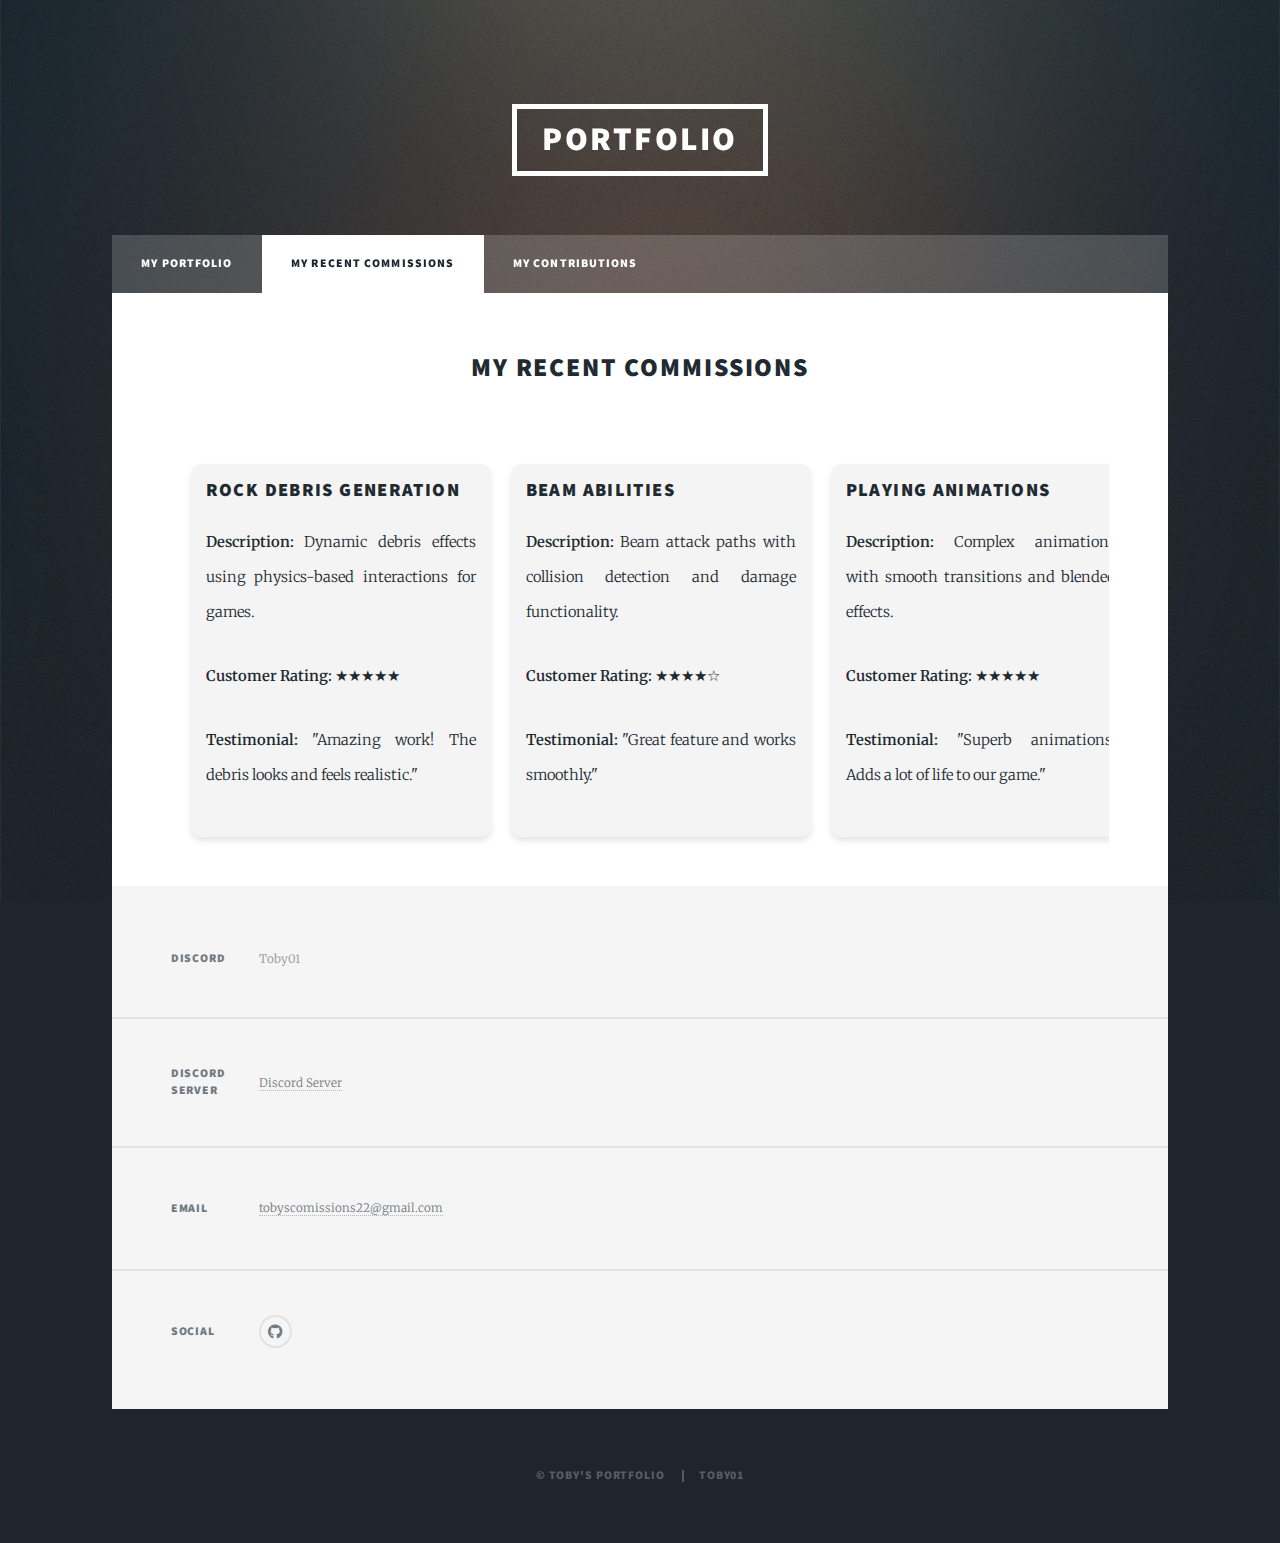
==== commit e4760e29: "TOS Added" ====
--- a/commissions.html
+++ b/commissions.html
@@ -6,6 +6,52 @@
     <meta name="viewport" content="width=device-width, initial-scale=1, user-scalable=no" />
     <link rel="stylesheet" href="assets/css/main.css" />
     <noscript><link rel="stylesheet" href="assets/css/noscript.css" /></noscript>
+    <style>
+        /* Add smooth scrolling container styles */
+        .commission-list {
+            display: flex;
+            flex-direction: row;
+            overflow-x: auto;
+            scroll-behavior: smooth;
+            gap: 20px;
+            padding: 20px;
+        }
+
+        .commission {
+            min-width: 300px;
+            max-width: 300px;
+            background: #f4f4f4;
+            padding: 15px;
+            border-radius: 10px;
+            box-shadow: 0 4px 6px rgba(0, 0, 0, 0.1);
+        }
+
+        .commission h2 {
+            font-size: 1.25em;
+        }
+
+        .commission-content {
+            text-align: left;
+        }
+
+        .commission img {
+            border-radius: 8px;
+        }
+
+        /* Add scrollbar styling (optional) */
+        .commission-list::-webkit-scrollbar {
+            height: 8px;
+        }
+
+        .commission-list::-webkit-scrollbar-thumb {
+            background-color: #888;
+            border-radius: 10px;
+        }
+
+        .commission-list::-webkit-scrollbar-thumb:hover {
+            background-color: #555;
+        }
+    </style>
 </head>
 <body class="is-preload">
     <!-- Wrapper -->
@@ -21,10 +67,6 @@
                 <li class="active"><a href="commissions.html">My Recent Commissions</a></li>
                 <li><a href="contributions.html">My Contributions</a></li>
             </ul>
-            <ul class="icons">
-                <li><a href="https://github.com/tobydev01" class="icon brands fa-github"><span class="label">GitHub</span></a></li>
-                <li><a href="https://discord.gg/gKspnDcQdt" class="icon brands fa-discord"><span class="label">Discord</span></a></li>
-            </ul>
         </nav>
         <!-- Main -->
         <div id="main">
@@ -33,27 +75,53 @@
                     <h2>My Recent Commissions</h2>
                 </header>
                 <div class="commission-list">
+                    <!-- Commission 1 -->
                     <article class="commission">
                         <header>
-                            <h2>Commission Title</h2>
+                            <h2>Rock Debris Generation</h2>
                         </header>
                         <div class="commission-content">
-                            <a href="#" class="image fit"><img src="images/commission-pic.jpg" alt="" /></a>
-                            <p><strong>Description:</strong> Detailed description of the work done, tools used, and the process.</p>
+                            <p><strong>Description:</strong> Dynamic debris effects using physics-based interactions for games.</p>
                             <div class="testimonial">
-                                <p><strong>Customer Rating:</strong> ★★★★☆</p>
-                                <p><strong>Testimonial:</strong> "This is an example of what a happy customer might say about the work."</p>
+                                <p><strong>Customer Rating:</strong> ★★★★★</p>
+                                <p><strong>Testimonial:</strong> "Amazing work! The debris looks and feels realistic."</p>
                             </div>
                         </div>
                     </article>
-                    <!-- Add more articles as needed -->
+                    <!-- Commission 2 -->
+                    <article class="commission">
+                        <header>
+                            <h2>Beam Abilities</h2>
+                        </header>
+                        <div class="commission-content">
+                            <p><strong>Description:</strong> Beam attack paths with collision detection and damage functionality.</p>
+                            <div class="testimonial">
+                                <p><strong>Customer Rating:</strong> ★★★★☆</p>
+                                <p><strong>Testimonial:</strong> "Great feature and works smoothly."</p>
+                            </div>
+                        </div>
+                    </article>
+                    <!-- Commission 3 -->
+                    <article class="commission">
+                        <header>
+                            <h2>Playing Animations</h2>
+                        </header>
+                        <div class="commission-content">
+                            <p><strong>Description:</strong> Complex animations with smooth transitions and blended effects.</p>
+                            <div class="testimonial">
+                                <p><strong>Customer Rating:</strong> ★★★★★</p>
+                                <p><strong>Testimonial:</strong> "Superb animations! Adds a lot of life to our game."</p>
+                            </div>
+                        </div>
+                    </article>
+                    <!-- Add more commissions as needed -->
                 </div>
             </section>
         </div>
         <!-- Footer -->
         <footer id="footer">
             <section class="split contact">
-                <section class="alt">
+                <section>
                     <h3>Discord</h3>
                     <p>Toby01</p>
                 </section>
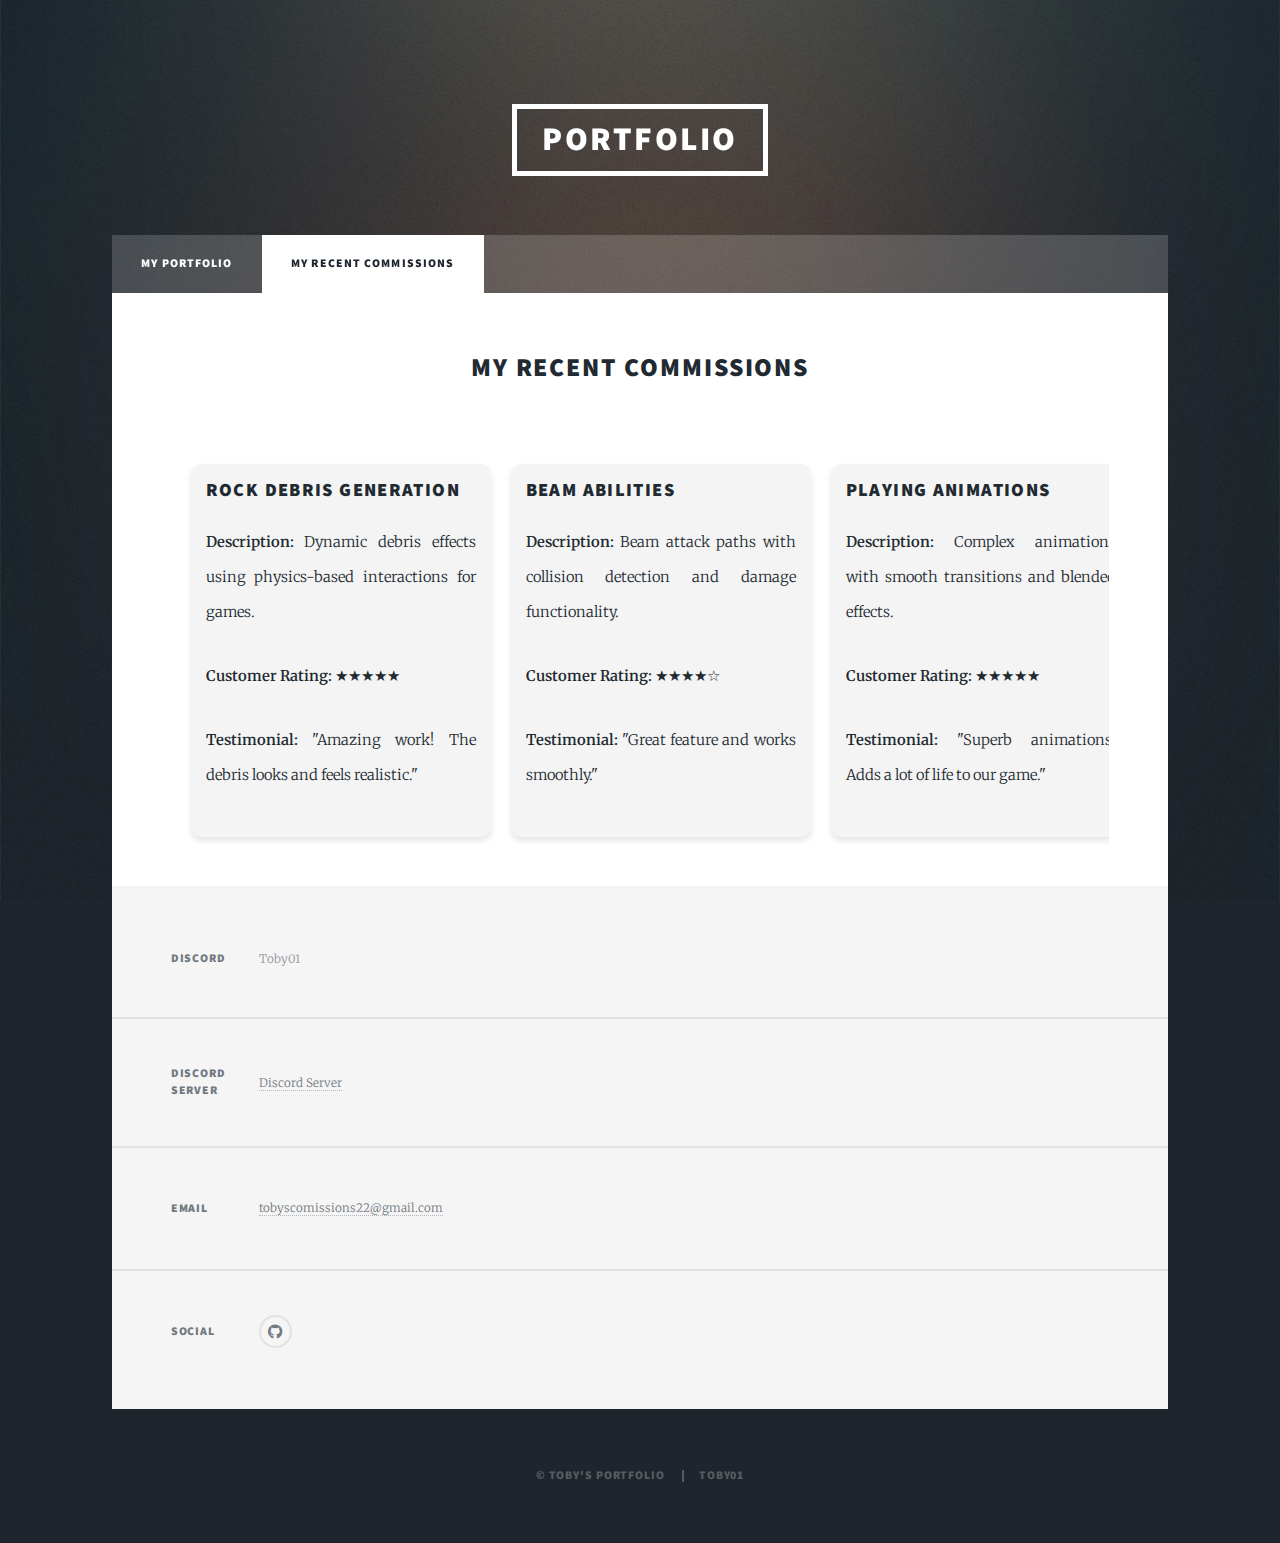
==== commit 7dbab02c: "Fixed Bug" ====
--- a/commissions.html
+++ b/commissions.html
@@ -65,7 +65,7 @@
             <ul class="links">
                 <li><a href="index.html">My Portfolio</a></li>
                 <li class="active"><a href="commissions.html">My Recent Commissions</a></li>
-                <li><a href="contributions.html">My Contributions</a></li>
+                <!-- <li><a href="contributions.html">My Contributions</a></li> -->
             </ul>
         </nav>
         <!-- Main -->
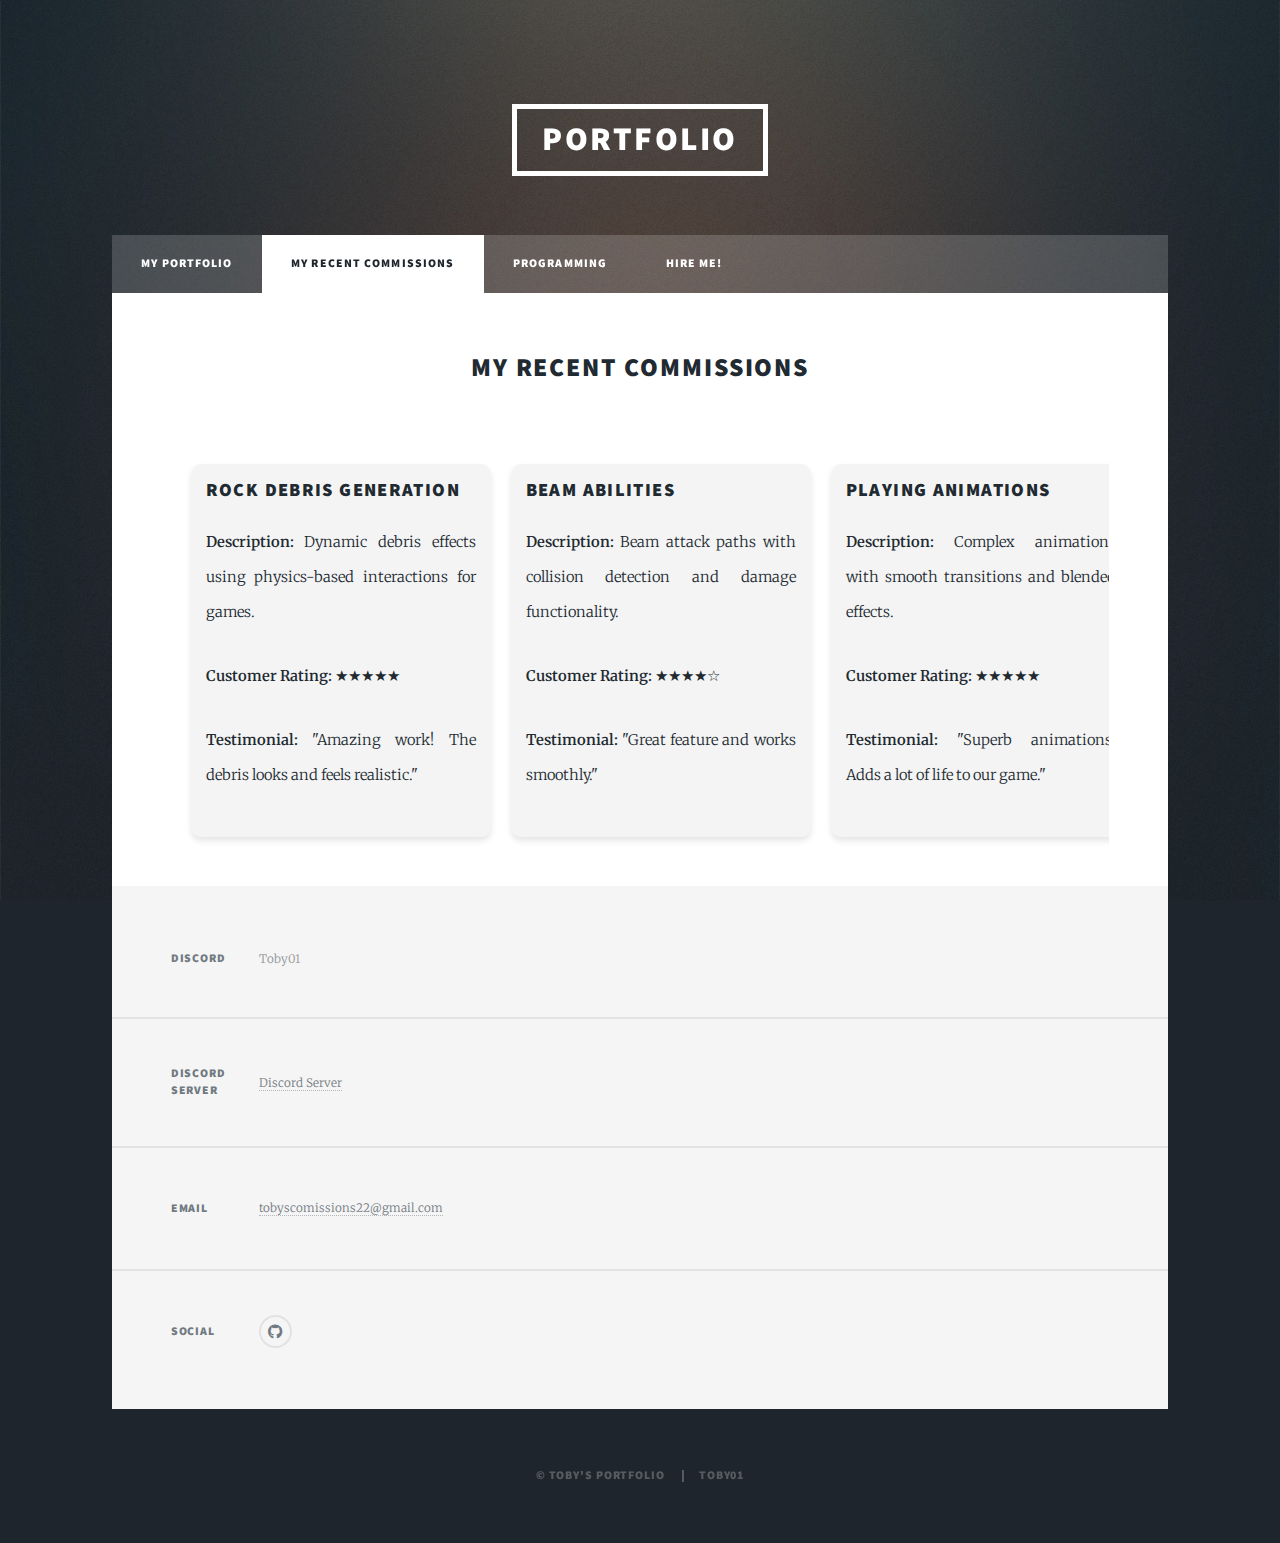
==== commit e2b33862: "new programming section" ====
--- a/commissions.html
+++ b/commissions.html
@@ -1,153 +1,186 @@
-<!DOCTYPE HTML>
+<!DOCTYPE html>
 <html>
-<head>
+  <head>
     <title>My Recent Commissions - Toby's Portfolio</title>
     <meta charset="utf-8" />
-    <meta name="viewport" content="width=device-width, initial-scale=1, user-scalable=no" />
+    <meta
+      name="viewport"
+      content="width=device-width, initial-scale=1, user-scalable=no"
+    />
     <link rel="stylesheet" href="assets/css/main.css" />
-    <noscript><link rel="stylesheet" href="assets/css/noscript.css" /></noscript>
+    <noscript
+      ><link rel="stylesheet" href="assets/css/noscript.css"
+    /></noscript>
     <style>
-        /* Add smooth scrolling container styles */
-        .commission-list {
-            display: flex;
-            flex-direction: row;
-            overflow-x: auto;
-            scroll-behavior: smooth;
-            gap: 20px;
-            padding: 20px;
-        }
+      /* Add smooth scrolling container styles */
+      .commission-list {
+        display: flex;
+        flex-direction: row;
+        overflow-x: auto;
+        scroll-behavior: smooth;
+        gap: 20px;
+        padding: 20px;
+      }
 
-        .commission {
-            min-width: 300px;
-            max-width: 300px;
-            background: #f4f4f4;
-            padding: 15px;
-            border-radius: 10px;
-            box-shadow: 0 4px 6px rgba(0, 0, 0, 0.1);
-        }
+      .commission {
+        min-width: 300px;
+        max-width: 300px;
+        background: #f4f4f4;
+        padding: 15px;
+        border-radius: 10px;
+        box-shadow: 0 4px 6px rgba(0, 0, 0, 0.1);
+      }
 
-        .commission h2 {
-            font-size: 1.25em;
-        }
+      .commission h2 {
+        font-size: 1.25em;
+      }
 
-        .commission-content {
-            text-align: left;
-        }
+      .commission-content {
+        text-align: left;
+      }
 
-        .commission img {
-            border-radius: 8px;
-        }
+      .commission img {
+        border-radius: 8px;
+      }
 
-        /* Add scrollbar styling (optional) */
-        .commission-list::-webkit-scrollbar {
-            height: 8px;
-        }
+      /* Add scrollbar styling (optional) */
+      .commission-list::-webkit-scrollbar {
+        height: 8px;
+      }
 
-        .commission-list::-webkit-scrollbar-thumb {
-            background-color: #888;
-            border-radius: 10px;
-        }
+      .commission-list::-webkit-scrollbar-thumb {
+        background-color: #888;
+        border-radius: 10px;
+      }
 
-        .commission-list::-webkit-scrollbar-thumb:hover {
-            background-color: #555;
-        }
+      .commission-list::-webkit-scrollbar-thumb:hover {
+        background-color: #555;
+      }
     </style>
-</head>
-<body class="is-preload">
+  </head>
+  <body class="is-preload">
     <!-- Wrapper -->
     <div id="wrapper" class="fade-in">
-        <!-- Header -->
-        <header id="header">
-            <a href="index.html" class="logo">Portfolio</a>
-        </header>
-        <!-- Nav -->
-        <nav id="nav">
-            <ul class="links">
-                <li><a href="index.html">My Portfolio</a></li>
-                <li class="active"><a href="commissions.html">My Recent Commissions</a></li>
-                <!-- <li><a href="contributions.html">My Contributions</a></li> -->
+      <!-- Header -->
+      <header id="header">
+        <a href="index.html" class="logo">Portfolio</a>
+      </header>
+      <!-- Nav -->
+      <nav id="nav">
+        <ul class="links">
+          <li><a href="index.html">My Portfolio</a></li>
+          <li class="active">
+            <a href="commissions.html">My Recent Commissions</a>
+          </li>
+          <li><a href="programming.html">Programming</a></li>
+          <li><a href="hireme.html">Hire Me!</a></li>
+          <!-- <li><a href="contributions.html">My Contributions</a></li> -->
+        </ul>
+      </nav>
+      <!-- Main -->
+      <div id="main">
+        <section id="commissions">
+          <header class="major">
+            <h2>My Recent Commissions</h2>
+          </header>
+          <div class="commission-list">
+            <!-- Commission 1 -->
+            <article class="commission">
+              <header>
+                <h2>Rock Debris Generation</h2>
+              </header>
+              <div class="commission-content">
+                <p>
+                  <strong>Description:</strong> Dynamic debris effects using
+                  physics-based interactions for games.
+                </p>
+                <div class="testimonial">
+                  <p><strong>Customer Rating:</strong> ★★★★★</p>
+                  <p>
+                    <strong>Testimonial:</strong> "Amazing work! The debris
+                    looks and feels realistic."
+                  </p>
+                </div>
+              </div>
+            </article>
+            <!-- Commission 2 -->
+            <article class="commission">
+              <header>
+                <h2>Beam Abilities</h2>
+              </header>
+              <div class="commission-content">
+                <p>
+                  <strong>Description:</strong> Beam attack paths with collision
+                  detection and damage functionality.
+                </p>
+                <div class="testimonial">
+                  <p><strong>Customer Rating:</strong> ★★★★☆</p>
+                  <p>
+                    <strong>Testimonial:</strong> "Great feature and works
+                    smoothly."
+                  </p>
+                </div>
+              </div>
+            </article>
+            <!-- Commission 3 -->
+            <article class="commission">
+              <header>
+                <h2>Playing Animations</h2>
+              </header>
+              <div class="commission-content">
+                <p>
+                  <strong>Description:</strong> Complex animations with smooth
+                  transitions and blended effects.
+                </p>
+                <div class="testimonial">
+                  <p><strong>Customer Rating:</strong> ★★★★★</p>
+                  <p>
+                    <strong>Testimonial:</strong> "Superb animations! Adds a lot
+                    of life to our game."
+                  </p>
+                </div>
+              </div>
+            </article>
+            <!-- Add more commissions as needed -->
+          </div>
+        </section>
+      </div>
+      <!-- Footer -->
+      <footer id="footer">
+        <section class="split contact">
+          <section>
+            <h3>Discord</h3>
+            <p>Toby01</p>
+          </section>
+          <section>
+            <h3>Discord Server</h3>
+            <p><a href="https://discord.gg/gKspnDcQdt">Discord Server</a></p>
+          </section>
+          <section>
+            <h3>Email</h3>
+            <p><a href="#">tobyscomissions22@gmail.com</a></p>
+          </section>
+          <section>
+            <h3>Social</h3>
+            <ul class="icons alt">
+              <li>
+                <a
+                  href="https://github.com/tobydev01"
+                  class="icon brands alt fa-github"
+                  ><span class="label">GitHub</span></a
+                >
+              </li>
             </ul>
-        </nav>
-        <!-- Main -->
-        <div id="main">
-            <section id="commissions">
-                <header class="major">
-                    <h2>My Recent Commissions</h2>
-                </header>
-                <div class="commission-list">
-                    <!-- Commission 1 -->
-                    <article class="commission">
-                        <header>
-                            <h2>Rock Debris Generation</h2>
-                        </header>
-                        <div class="commission-content">
-                            <p><strong>Description:</strong> Dynamic debris effects using physics-based interactions for games.</p>
-                            <div class="testimonial">
-                                <p><strong>Customer Rating:</strong> ★★★★★</p>
-                                <p><strong>Testimonial:</strong> "Amazing work! The debris looks and feels realistic."</p>
-                            </div>
-                        </div>
-                    </article>
-                    <!-- Commission 2 -->
-                    <article class="commission">
-                        <header>
-                            <h2>Beam Abilities</h2>
-                        </header>
-                        <div class="commission-content">
-                            <p><strong>Description:</strong> Beam attack paths with collision detection and damage functionality.</p>
-                            <div class="testimonial">
-                                <p><strong>Customer Rating:</strong> ★★★★☆</p>
-                                <p><strong>Testimonial:</strong> "Great feature and works smoothly."</p>
-                            </div>
-                        </div>
-                    </article>
-                    <!-- Commission 3 -->
-                    <article class="commission">
-                        <header>
-                            <h2>Playing Animations</h2>
-                        </header>
-                        <div class="commission-content">
-                            <p><strong>Description:</strong> Complex animations with smooth transitions and blended effects.</p>
-                            <div class="testimonial">
-                                <p><strong>Customer Rating:</strong> ★★★★★</p>
-                                <p><strong>Testimonial:</strong> "Superb animations! Adds a lot of life to our game."</p>
-                            </div>
-                        </div>
-                    </article>
-                    <!-- Add more commissions as needed -->
-                </div>
-            </section>
-        </div>
-        <!-- Footer -->
-        <footer id="footer">
-            <section class="split contact">
-                <section>
-                    <h3>Discord</h3>
-                    <p>Toby01</p>
-                </section>
-                <section>
-                    <h3>Discord Server</h3>
-                    <p><a href="https://discord.gg/gKspnDcQdt">Discord Server</a></p>
-                </section>
-                <section>
-                    <h3>Email</h3>
-                    <p><a href="#">tobyscomissions22@gmail.com</a></p>
-                </section>
-                <section>
-                    <h3>Social</h3>
-                    <ul class="icons alt">
-                        <li><a href="https://github.com/tobydev01" class="icon brands alt fa-github"><span class="label">GitHub</span></a></li>
-                    </ul>
-                </section>
-            </section>
-        </footer>
-        <!-- Copyright -->
-        <div id="copyright">
-            <ul>
-                <li>&copy; Toby's Portfolio</li>
-                <li>Toby01</li>
-            </ul>
-        </div>
+          </section>
+        </section>
+      </footer>
+      <!-- Copyright -->
+      <div id="copyright">
+        <ul>
+          <li>&copy; Toby's Portfolio</li>
+          <li>Toby01</li>
+        </ul>
+      </div>
     </div>
     <!-- Scripts -->
     <script src="assets/js/jquery.min.js"></script>
@@ -157,5 +190,5 @@
     <script src="assets/js/breakpoints.min.js"></script>
     <script src="assets/js/util.js"></script>
     <script src="assets/js/main.js"></script>
-</body>
+  </body>
 </html>
